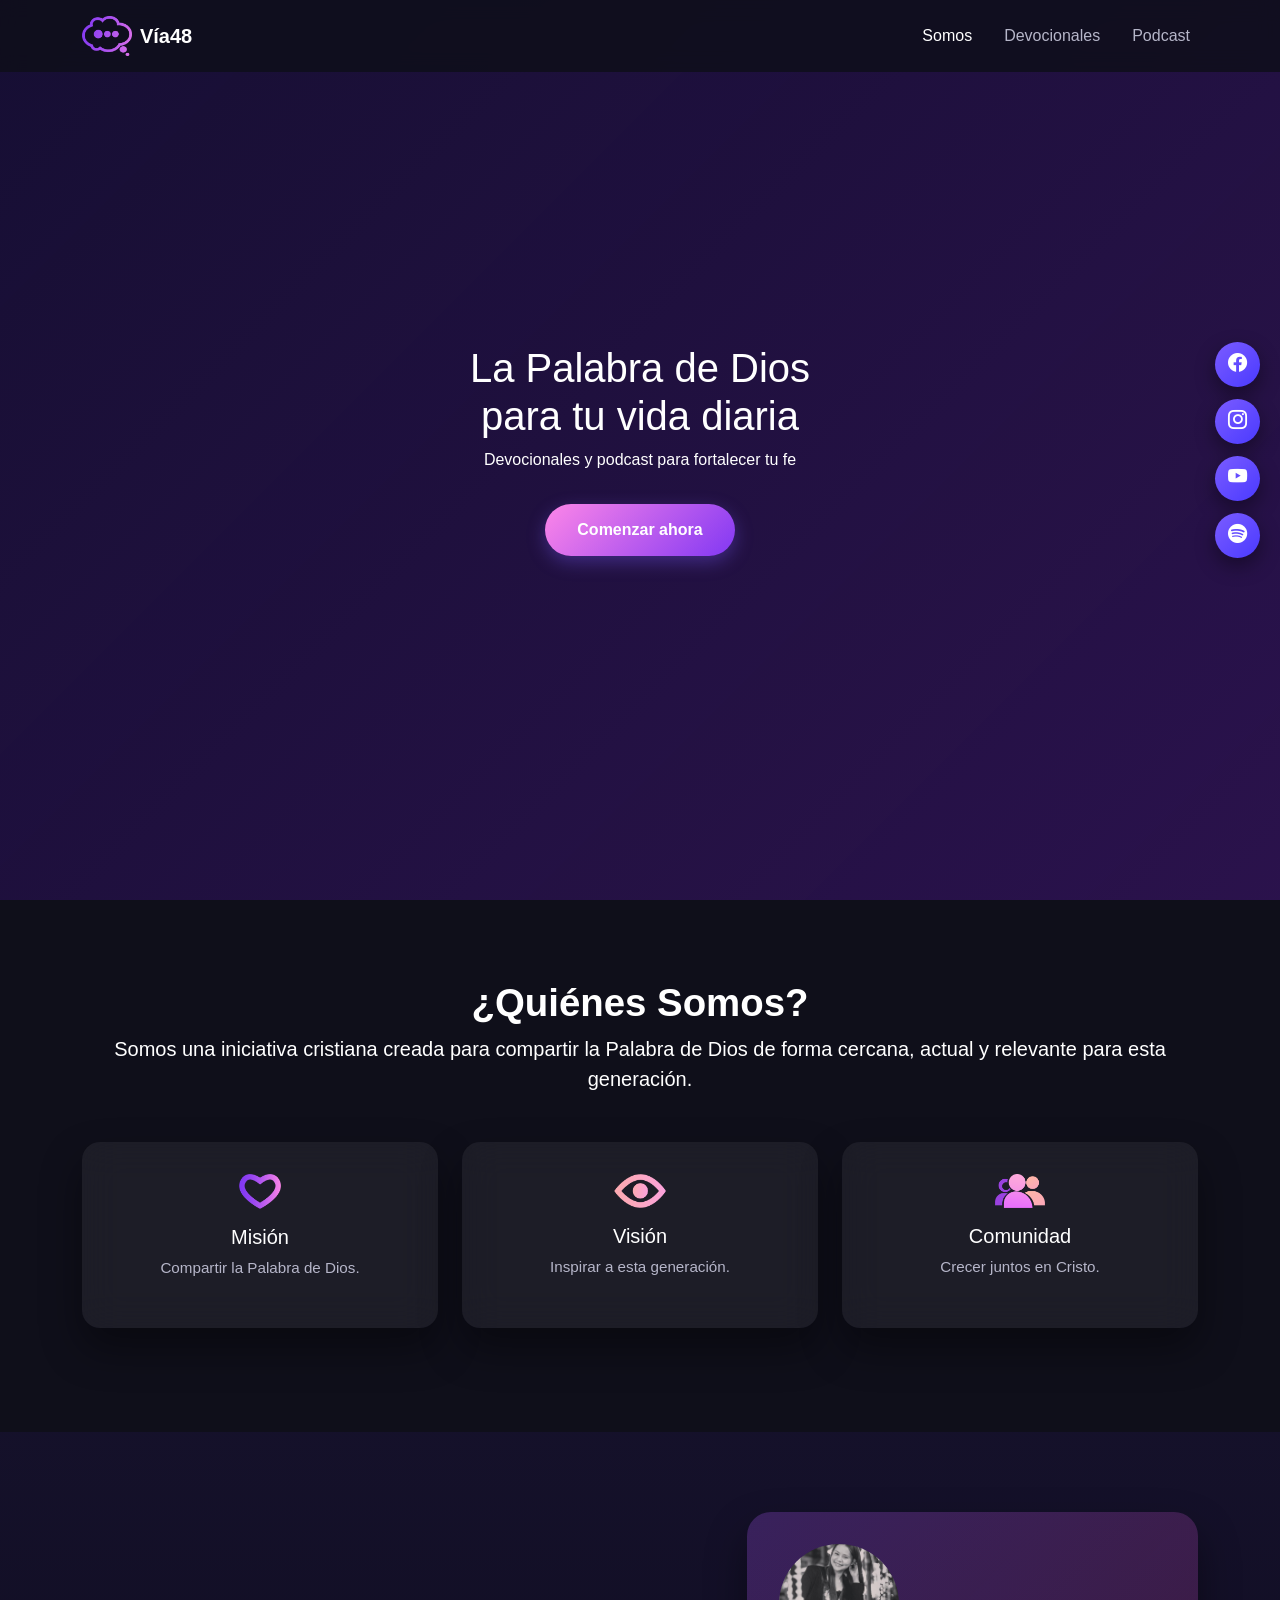
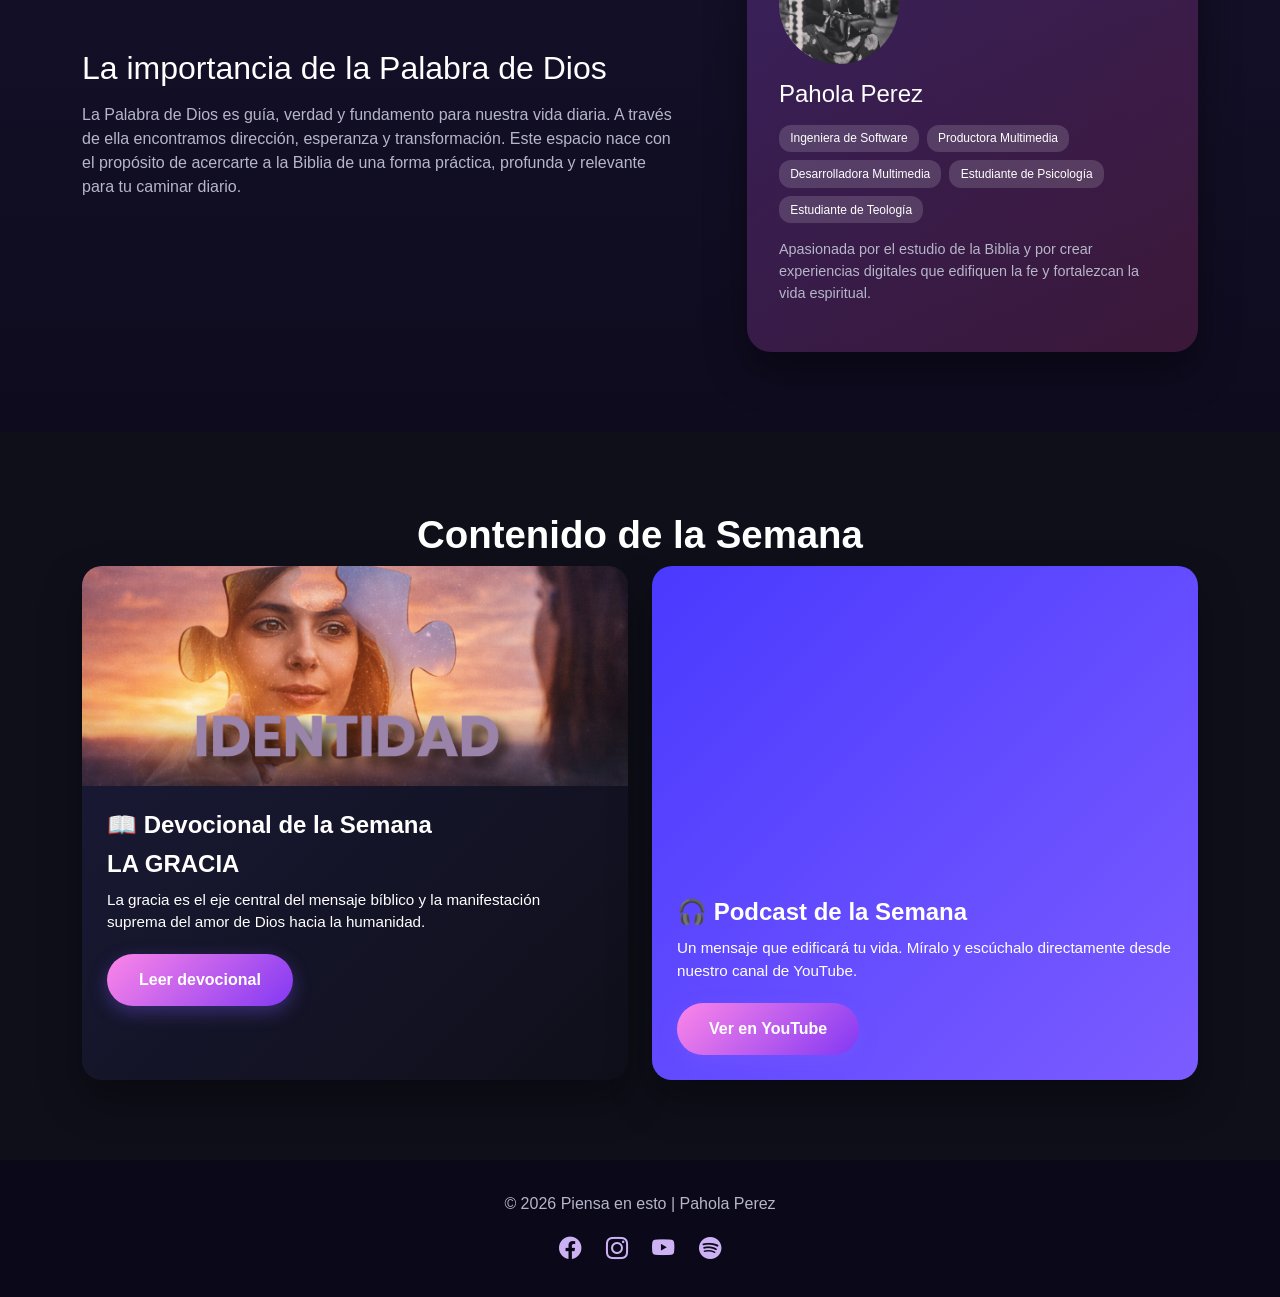
==== index.html @ 6a2295fc "Update social media links in index.html Updated social media links to direct to actual profiles and " ====
<!DOCTYPE html>
<html lang="es">
<head>
  <meta charset="UTF-8">
  <title>Vía48</title>
  <meta name="viewport" content="width=device-width, initial-scale=1">

  <!-- Librerias AOS -->
   <link href="https://unpkg.com/aos@2.3.1/dist/aos.css" rel="stylesheet">
   
  <!-- Bootstrap -->
  <link href="https://cdn.jsdelivr.net/npm/bootstrap@5.3.2/dist/css/bootstrap.min.css" rel="stylesheet">

  <!-- Google Font -->
  <link href="https://fonts.googleapis.com/css2?family=Inter:wght@300;400;600;700;800&display=swap" rel="stylesheet">

  <!-- Icons -->
  <link href="https://cdn.jsdelivr.net/npm/bootstrap-icons/font/bootstrap-icons.css" rel="stylesheet">

  <link rel="stylesheet" href="style.css">
  
</head>

<body>

<!-- REDES SOCIALES FLOTANTES -->
<div class="social-float">
  <a href="https://www.facebook.com/profile.php?id=100063902685089" target="_blank" class="facebook">
    <i class="bi bi-facebook"></i>
  </a>
  <a href="https://www.instagram.com/viaa_48/" target="_blank" class="instagram">
    <i class="bi bi-instagram"></i>
  </a>

  <a href="https://www.youtube.com/channel/UCqcQNloeED-9Z5LDlIiYOlQ" target="_blank" class="youtube">
    <i class="bi bi-youtube"></i>
  </a>

  <a href="https://open.spotify.com/user/31tfxk6ls3qm7tm7y2n66ro7zft4" target="_blank" class="spotify">
    <i class="bi bi-spotify"></i>
  </a>
</div>

<!-- NAVBAR -->
<nav class="navbar navbar-expand-lg navbar-dark fixed-top">
  <div class="container">
    <img src="multimedia/Logos/2x/isolog.png"
           alt="Devocional"
           height="40"
           class="me-2">
    <a class="navbar-brand fw-bold" href="#">Vía48</a>


    <button class="navbar-toggler" data-bs-toggle="collapse" data-bs-target="#menu">
      <span class="navbar-toggler-icon"></span>
    </button>

    <div class="collapse navbar-collapse" id="menu">
      <ul class="navbar-nav ms-auto">
        <li class="nav-item"><a class="nav-link active" href="#">Somos</a></li>
        <li class="nav-item"><a class="nav-link" href="devocionales/devocionales.html">Devocionales</a></li>
        <li class="nav-item"><a class="nav-link" href="podcast.html">Podcast</a></li>
      </ul>
    </div>
  </div>
</nav>

<!-- HERO CON VIDEO -->
<header class="hero-video">
  <video autoplay muted loop playsinline>
    <source src="multimedia/Videos/hero.mp4" type="video/mp4">
  </video>

  <div class="hero-overlay">
    <div class="container text-center"
         data-aos="fade-up"
         data-aos-delay="200">
      <h1 data-aos="zoom-in" data-aos-delay="200">
        La Palabra de Dios<br>para tu vida diaria
      </h1>

      <p data-aos="fade-up" data-aos-delay="500">
        Devocionales y podcast para fortalecer tu fe
      </p>

      <a href="devocionales/devocionales.html"
         class="btn btn-main mt-3"
         data-aos="fade-up"
         data-aos-delay="700">
        Comenzar ahora
      </a>
    </div>
  </div>
</header>

<!-- SOMOS -->
<section class="section">
  <div class="container">

    <h2 class="section-title text-center">¿Quiénes Somos?</h2>

    <p class="text-center lead mb-5">
      Somos una iniciativa cristiana creada para compartir la Palabra de Dios
      de forma cercana, actual y relevante para esta generación.
    </p>

    <!-- FILA -->
    <div class="row text-center">

      <div class="col-md-4 mb-4" data-aos="fade-right">
        <div class="info-card text-center">
          <!-- <i class="bi bi-heart-fill"></i> -->
         <img src="multimedia/Logos/2x/mision.png"
           height="35"
           class="info-icon">
          <h5>Misión</h5>
          <p>Compartir la Palabra de Dios.</p>
        </div>
      </div>

      <div class="col-md-4 mb-4" data-aos="fade-up">
        <div class="info-card">
          <!-- <i class="bi bi-eye-fill"></i> -->
          <img src="multimedia/Logos/2x/vision.png"
            height="34"
            class="info-icon">
          <h5>Visión</h5>
          <p>Inspirar a esta generación.</p>
        </div>
      </div>

      <div class="col-md-4 mb-4" data-aos="fade-left">
        <div class="info-card">
           <!--  <i class="bi bi-people-fill"></i> -->
           <img src="multimedia/Logos/2x/comunidad.png"
             height="34"
             class="info-icon">
          <h5>Comunidad</h5>
          <p>Crecer juntos en Cristo.</p>
        </div>
      </div>

    </div>
  </div>
</section>

<!-- IMPORTANCIA DE LA PALABRA -->
<section id="somos" class="section light">
  <div class="container">
    <div class="row align-items-center">

      <!-- TEXTO PRINCIPAL -->
      <div class="col-md-7 animate">
        <h2>La importancia de la Palabra de Dios</h2>
        <p class="section-text mt-3">
          La Palabra de Dios es guía, verdad y fundamento para nuestra vida diaria.
          A través de ella encontramos dirección, esperanza y transformación.
          Este espacio nace con el propósito de acercarte a la Biblia de una forma
          práctica, profunda y relevante para tu caminar diario.
        </p>
      </div>

      <!-- CARD CREADORA -->
      <div class="col-md-5 animate">
        <div class="creator-card">
          <img src="multimedia/Fotos/Pahola.jpg" alt="Pahola Perez" class="creator-photo">

          <h4 class="mt-3">Pahola Perez</h4>

          <div class="tags">
            <span>Ingeniera de Software</span>
            <span>Productora Multimedia</span>
            <span>Desarrolladora Multimedia</span>
            <span>Estudiante de Psicología</span>
            <span>Estudiante de Teología</span>
          </div>

          <p class="creator-description">
            Apasionada por el estudio de la Biblia y por crear experiencias digitales
            que edifiquen la fe y fortalezcan la vida espiritual.
          </p>
        </div>
      </div>

    </div>
  </div>
</section>


<!-- ACCESOS DIRECTOS -->
<section class="section">
  <div class="container">
    <h2 class="section-title text-center">Contenido de la Semana</h2>

    <div class="row g-4">

      <!-- DEVOCIONAL -->
      <div class="col-md-6" data-aos="flip-left">
        <div class="highlight-card">
          <img src="multimedia/Fotos/devocional-semana1.png"
               alt="Devocional de la Semana"
               class="highlight-img">

          <div class="highlight-content">
            <h4>📖 Devocional de la Semana</h4>
            <h4>LA GRACIA</h4>
            <p>La gracia es el eje central del mensaje bíblico y la manifestación suprema del amor de Dios hacia la humanidad.</p>

            <a href="devocionales.html" class="btn btn-main">
              Leer devocional
            </a>
          </div>
        </div>
      </div>

      <!-- PODCAST -->
<!-- PODCAST -->
<div class="col-md-6" data-aos="flip-right">
  <div class="highlight-card alt">

    <!-- VIDEO YOUTUBE -->
    <div class="video-wrapper">
      <iframe
        a
        title="Podcast de la Semana"
        frameborder="0"
        allow="accelerometer; autoplay; clipboard-write; encrypted-media; gyroscope; picture-in-picture"
        allowfullscreen>
      </iframe>
    </div>

    <div class="highlight-content">
      <h4>🎧 Podcast de la Semana</h4>
      <p>
        Un mensaje que edificará tu vida.  
        Míralo y escúchalo directamente desde nuestro canal de YouTube.
      </p>

      <a href="https://www.youtube.com/watch?v=TU_ID_DE_VIDEO"
         target="_blank"
         class="btn btn-main">
        Ver en YouTube
      </a>
    </div>

  </div>
</div>
</section>

<!-- FOOTER -->
<footer class="footer">
  <div class="container text-center">
    <p>© 2026 Piensa en esto | Pahola Perez</p>
    <div class="footer-social">
        <a href="https://www.facebook.com/profile.php?id=100063902685089" target="_blank" class="facebook">
          <i class="bi bi-facebook"></i>
        </a>
        <a href="https://www.instagram.com/viaa_48/" target="_blank" class="instagram">
          <i class="bi bi-instagram"></i>
        </a>

        <a href="https://www.youtube.com/channel/UCqcQNloeED-9Z5LDlIiYOlQ" target="_blank" class="youtube">
          <i class="bi bi-youtube"></i>
        </a>

        <a href="https://open.spotify.com/user/31tfxk6ls3qm7tm7y2n66ro7zft4" target="_blank" class="spotify">
          <i class="bi bi-spotify"></i>
        </a>

    </div>
  </div>
</footer>

<script src="https://cdn.jsdelivr.net/npm/bootstrap@5.3.2/dist/js/bootstrap.bundle.min.js"></script>
<script src="main.js"></script>

<script src="https://unpkg.com/aos@2.3.1/dist/aos.js"></script>
<script>
  AOS.init({
    duration: 1000,
    once: true,
    easing: 'ease-out-cubic'
  });
</script>

</body>
</html>
---- style.css ----
/* ===============================
   VARIABLES GLOBALES
================================ */
:root {
  --bg-dark: #0e0b1f;
  --bg-section: #15112b;
  --purple: #fd86e8;
  --purple-soft: #8238f3;
  --purple: #8238f3
  --orange: #f97316;
  --text-light: #e5e7eb;
  --text-muted: #b6b6c9;
  --card-bg: rgba(255, 255, 255, 0.06);
  --glass: rgba(255, 255, 255, 0.08);
  --blur: blur(18px);
  --radius: 18px;
  --shadow: 0 20px 40px rgba(0, 0, 0, 0.4);
}

/* ===============================
   RESET + BASE
================================ */
* {
  margin: 0;
  padding: 0;
  box-sizing: border-box;
}

html, body {
  background: radial-gradient(circle at top, #2a1458, var(--bg-dark));
  color: var(--text-light);
  font-family: 'Poppins', sans-serif;
  overflow-x: hidden;
}

img {
  max-width: 100%;
  display: block;
}

a {
  text-decoration: none;
}

/* ===============================
   NAVBAR
================================ */

/* Navbar transparente */
.navbar {
  transition: background .4s ease, box-shadow .4s ease;
}

/* Navbar al hacer scroll */
.navbar-scrolled {
  background: rgba(10,10,25,.95);
  box-shadow: 0 10px 30px rgba(0,0,0,.4);
}


.navbar {
  background: rgba(10, 8, 25, 0.85);
  backdrop-filter: blur(10px);
  padding: 1rem 0;
}

.navbar-brand {
  font-weight: 700;
  color: #fff;
}

.nav-link {
  color: var(--text-muted);
  margin-left: 1rem;
}

.nav-link:hover {
  color: #fff;
}

/* ===============================
   HERO
================================ */
/* ================= RESET ================= */
* {
  margin: 0;
  padding: 0;
  box-sizing: border-box;
}

body {
  font-family: 'Poppins', sans-serif;
  background: #0f0f1a;
  color: #fff;
}

/* ================= NAVBAR ================= */
.navbar {
  background: rgba(15,15,26,0.85);
  backdrop-filter: blur(10px);
}

.navbar-brand {
  font-weight: 700;
}

/* ================= HERO ================= */
.hero-video {
  position: relative;
  width: 100%;
  height: 100vh;
  overflow: hidden;
}

/* Video */
.hero-video video {
  position: absolute;
  top: 50%;
  left: 50%;
  min-width: 100%;
  min-height: 100%;
  transform: translate(-50%, -50%);
  object-fit: cover;
  z-index: 1;
}

/* Overlay oscuro */
.hero-overlay {
  position: absolute;
  inset: 0;
  z-index: 2;
  background: linear-gradient(
    135deg,
    rgba(25, 15, 60, 0.75),
    rgba(46, 19, 82, 0.9)
  );
  display: flex;
  align-items: center;
  
}

/* Contenido */
.hero-content {
  max-width: 700px;
}

.hero-content h1 {
  font-size: 3.2rem;
  font-weight: 700;
  margin-bottom: 20px;
}

.hero-content p {
  font-size: 1.2rem;
  opacity: 0.9;
  margin-bottom: 30px;
}

/* Botón */
.btn-main {
  background: linear-gradient(135deg, #fd86e8, #8238f3);
  color: #fff;
  padding: 14px 32px;
  border-radius: 30px;
  font-weight: 600;
  text-decoration: none;

  display: inline-flex;
  align-items: center;
  justify-content: center;

  border: none;
  cursor: pointer;

  box-shadow: 0 6px 18px rgba(123,92,255,.35);
  transition: all 0.3s ease;
}

.btn-main:hover {
  transform: translateY(-4px);
  box-shadow: 0 14px 32px rgba(123,92,255,.6);
  color: #fff;
}

/* Accesibilidad */
.btn-main:focus {
  outline: none;
  box-shadow: 0 0 0 4px rgba(123,92,255,.35);
}
/* ================= REDES SOCIALES ================= */
.social-float {
  position: fixed;
  top: 50%;
  right: 20px;
  transform: translateY(-50%);
  z-index: 999;
  display: flex;
  flex-direction: column;
  gap: 12px;
}

.social-float a {
  width: 45px;
  height: 45px;
  background: linear-gradient(135deg, #7b5cff, #4a3aff);
  border-radius: 50%;
  display: flex;
  align-items: center;
  justify-content: center;
  color: #fff;
  font-size: 1.2rem;
  box-shadow: 0 8px 20px rgba(0,0,0,.4);
  transition: transform .3s;
}

.social-float a:hover {
  transform: scale(1.15);
}

/* ================= RESPONSIVE ================= */
@media (max-width: 768px) {
  .hero-content h1 {
    font-size: 2.3rem;
  }

  .hero-content p {
    font-size: 1rem;
  }

  .social-float {
    right: 10px;
  }
}

/* ===============================
   SECCIONES
================================ */
.section {
  padding: 5rem 0;
  background: transparent;
}

.section.light {
  background: linear-gradient(
    180deg,
    rgba(21, 17, 43, 0.95),
    rgba(14, 11, 31, 0.95)
  );
}

.section-title {
  font-size: 2.4rem;
  font-weight: 700;
}

.section-text {
  color: var(--text-muted);
  max-width: 600px;
}

/* ===============================
   SOMOS - CARDS
================================ */
.info-card {
  background: var(--card-bg);
  backdrop-filter: var(--blur);
  border-radius: var(--radius);
  padding: 2rem;
  text-align: center;
  box-shadow: var(--shadow);
  transition: all 0.3s ease;
  height: 100%;
}

.info-icon {
  display: block;
  margin: 0 auto 15px auto; /* centra horizontal y separa */
}

.info-card:hover {
  transform: translateY(-8px);
  background: rgba(255, 255, 255, 0.1);
}

.info-card img {
  font-size: 2rem;
  margin-bottom: 1rem;

}

.info-card i {
  font-size: 2rem;
  color: var(--purple);
  margin-bottom: 1rem;
}

.info-card h5 {
  margin-bottom: 0.5rem;
}

.info-card p {
  color: var(--text-muted);
  font-size: 0.95rem;
}

/* ===============================
   IMPORTANCIA - CREADORA
================================ */
.creator-card {
  background: linear-gradient(
    135deg,
    rgba(168, 85, 247, 0.25),
    rgba(236, 72, 153, 0.2)
  );
  backdrop-filter: var(--blur);
  border-radius: 24px;
  padding: 2rem;
  box-shadow: var(--shadow);
}

.creator-photo {
  width: 120px;
  height: 120px;
  border-radius: 50%;
  object-fit: cover;
  border: 3px solid var(--purple);
}

.creator-card h4 {
  margin-top: 1rem;
}

.tags {
  display: flex;
  flex-wrap: wrap;
  gap: 0.5rem;
  margin: 1rem 0;
}

.tags span {
  background: rgba(255, 255, 255, 0.15);
  padding: 0.3rem 0.7rem;
  border-radius: 12px;
  font-size: 0.75rem;
}

.creator-description {
  color: var(--text-muted);
  font-size: 0.9rem;
}

/* ===============================
   CONTENIDO DE LA SEMANA
================================ */

/*
.content-card {
  background: linear-gradient(
    135deg,
    rgba(168, 85, 247, 0.3),
    rgba(124, 58, 237, 0.15)
  );
  backdrop-filter: var(--blur);
  border-radius: var(--radius);
  padding: 2.5rem;
  box-shadow: var(--shadow);
}

.content-card.orange {
  background: linear-gradient(
    135deg,
    rgba(249, 115, 22, 0.4),
    rgba(249, 115, 22, 0.15)
  );
}

.content-card h4 {
  margin-bottom: 1rem;
}

.content-card p {
  color: var(--text-muted);
  font-size: 0.95rem;
} */

/* ================= CONTENIDO DE LA SEMANA ================= */

.highlight-card {
  background: linear-gradient(135deg, #1b1b3a, #0f0f1a);
  border-radius: 20px;
  overflow: hidden;
  height: 100%;
  box-shadow: 0 20px 40px rgba(0,0,0,.35);
  transition: transform .4s ease, box-shadow .4s ease;
}

.highlight-card:hover {
  transform: translateY(-10px);
  box-shadow: 0 30px 60px rgba(123,92,255,.35);
}

.highlight-card.alt {
  background: linear-gradient(135deg, #4a3aff, #7b5cff);
}

.highlight-img {
  width: 100%;
  height: 220px;
  object-fit: cover;
}

.highlight-content {
  padding: 25px;
  color: #fff;
}

.highlight-content h4 {
  font-weight: 700;
  margin-bottom: 10px;
}

.highlight-content p {
  font-size: .95rem;
  margin-bottom: 20px;
}

/* ================= VIDEO YOUTUBE PODCAST ================= */

.video-wrapper {
  position: relative;
  width: 100%;
  padding-top: 56.25%; /* 16:9 */
  overflow: hidden;
}

.video-wrapper iframe {
  position: absolute;
  top: 0;
  left: 0;
  width: 100%;
  height: 100%;
  border: 0;
}


/* ===============================
   FOOTER
================================ */
footer {
  background: #0a0819;
  padding: 2rem 0;
  color: var(--text-muted);
  text-align: center;
}

.footer-social {
  margin-top: 10px;
}

.footer-social a {
  font-size: 1.4rem;
  margin: 0 10px;
  transition: transform .3s ease, color .3s ease;
  display: inline-block;
}

/* Colores por red */
.footer-social a .bi-facebook {
  color: #ccb2f3;
}

.footer-social a .bi-instagram {
  color: #ccb2f3;
}

.footer-social a .bi-youtube {
  color: #ccb2f3;
}

.footer-social a .bi-spotify {
  color: #ccb2f3;
}

/* Hover */
.footer-social a:hover {
  transform: translateY(-4px);
}

/* ===============================
   ANIMACIONES
================================ */
.animate {
  animation: fadeUp 1s ease forwards;
}

@keyframes fadeUp {
  from {
    opacity: 0;
    transform: translateY(30px);
  }
  to {
    opacity: 1;
    transform: translateY(0);
  }
}

/* ===============================
   RESPONSIVE
================================ */
@media (max-width: 768px) {
  .hero h1 {
    font-size: 2.2rem;
  }

  .section-title {
    font-size: 2rem;
  }
}
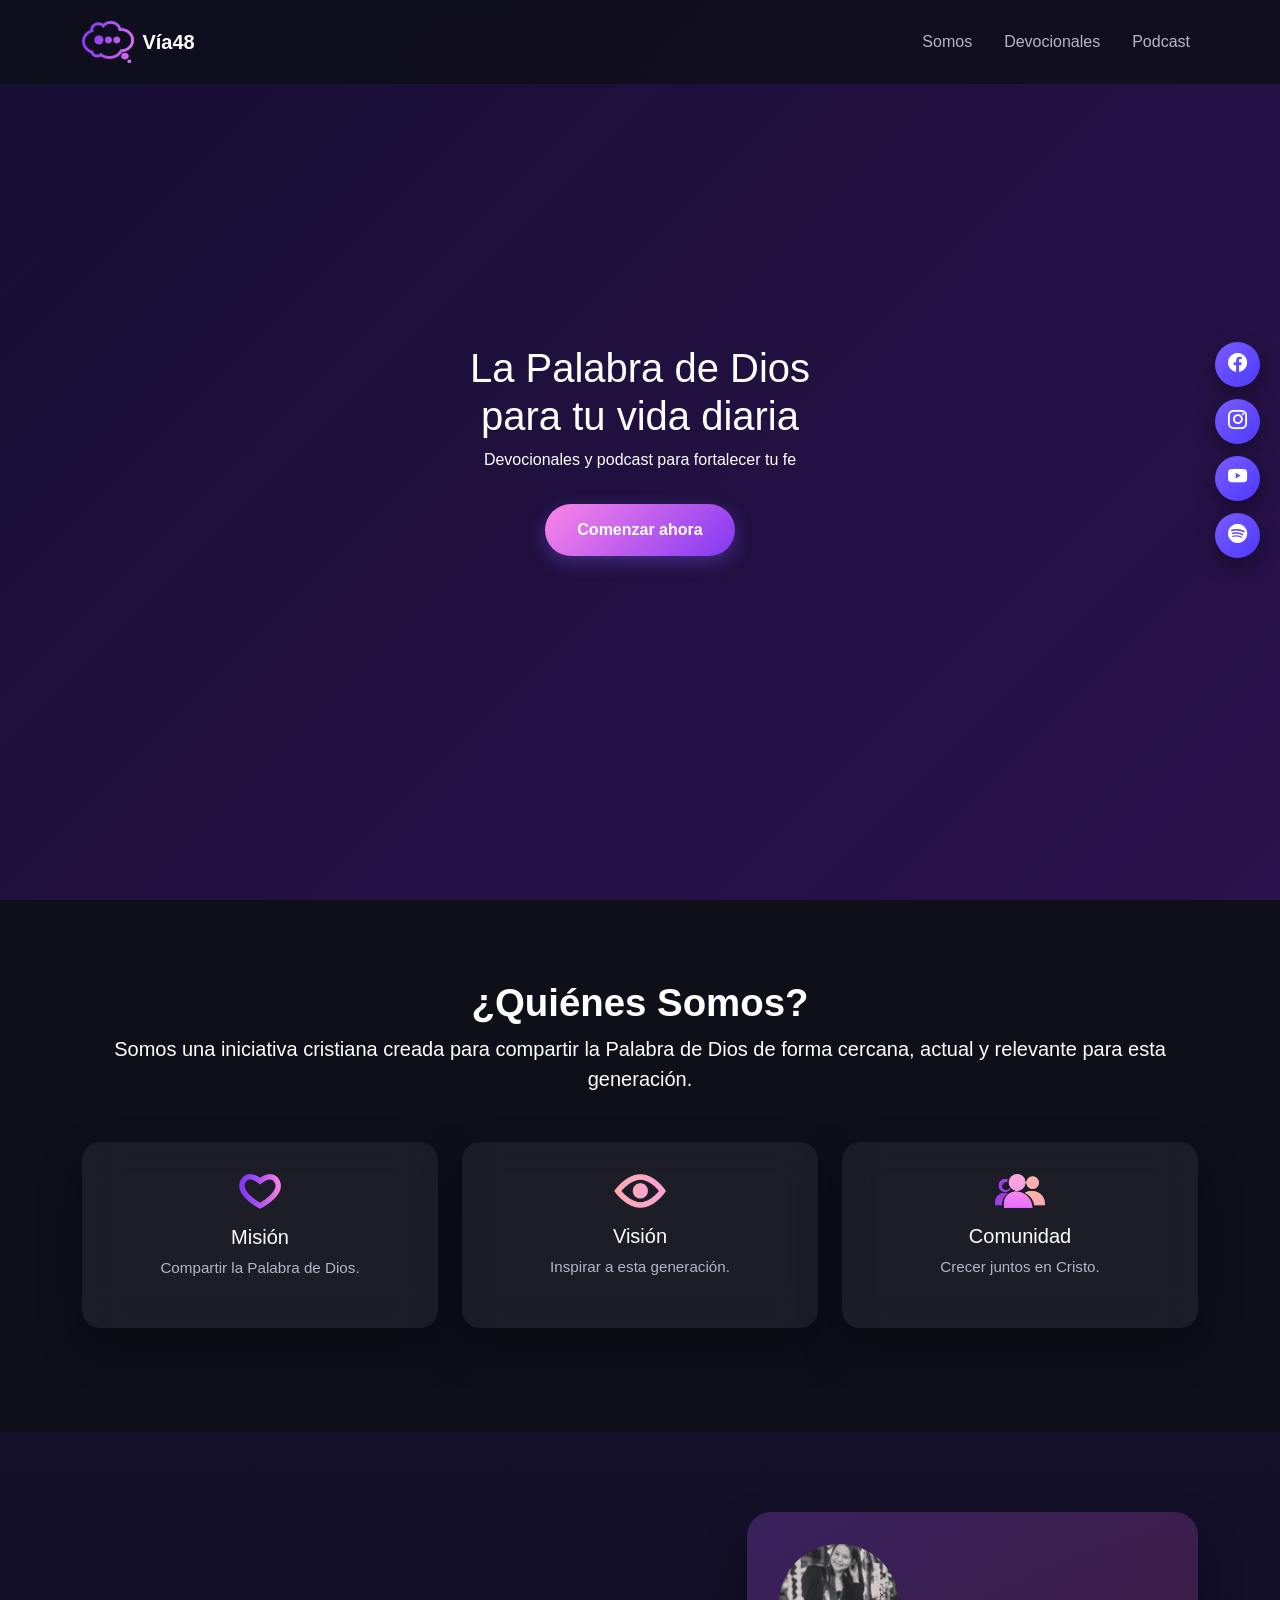
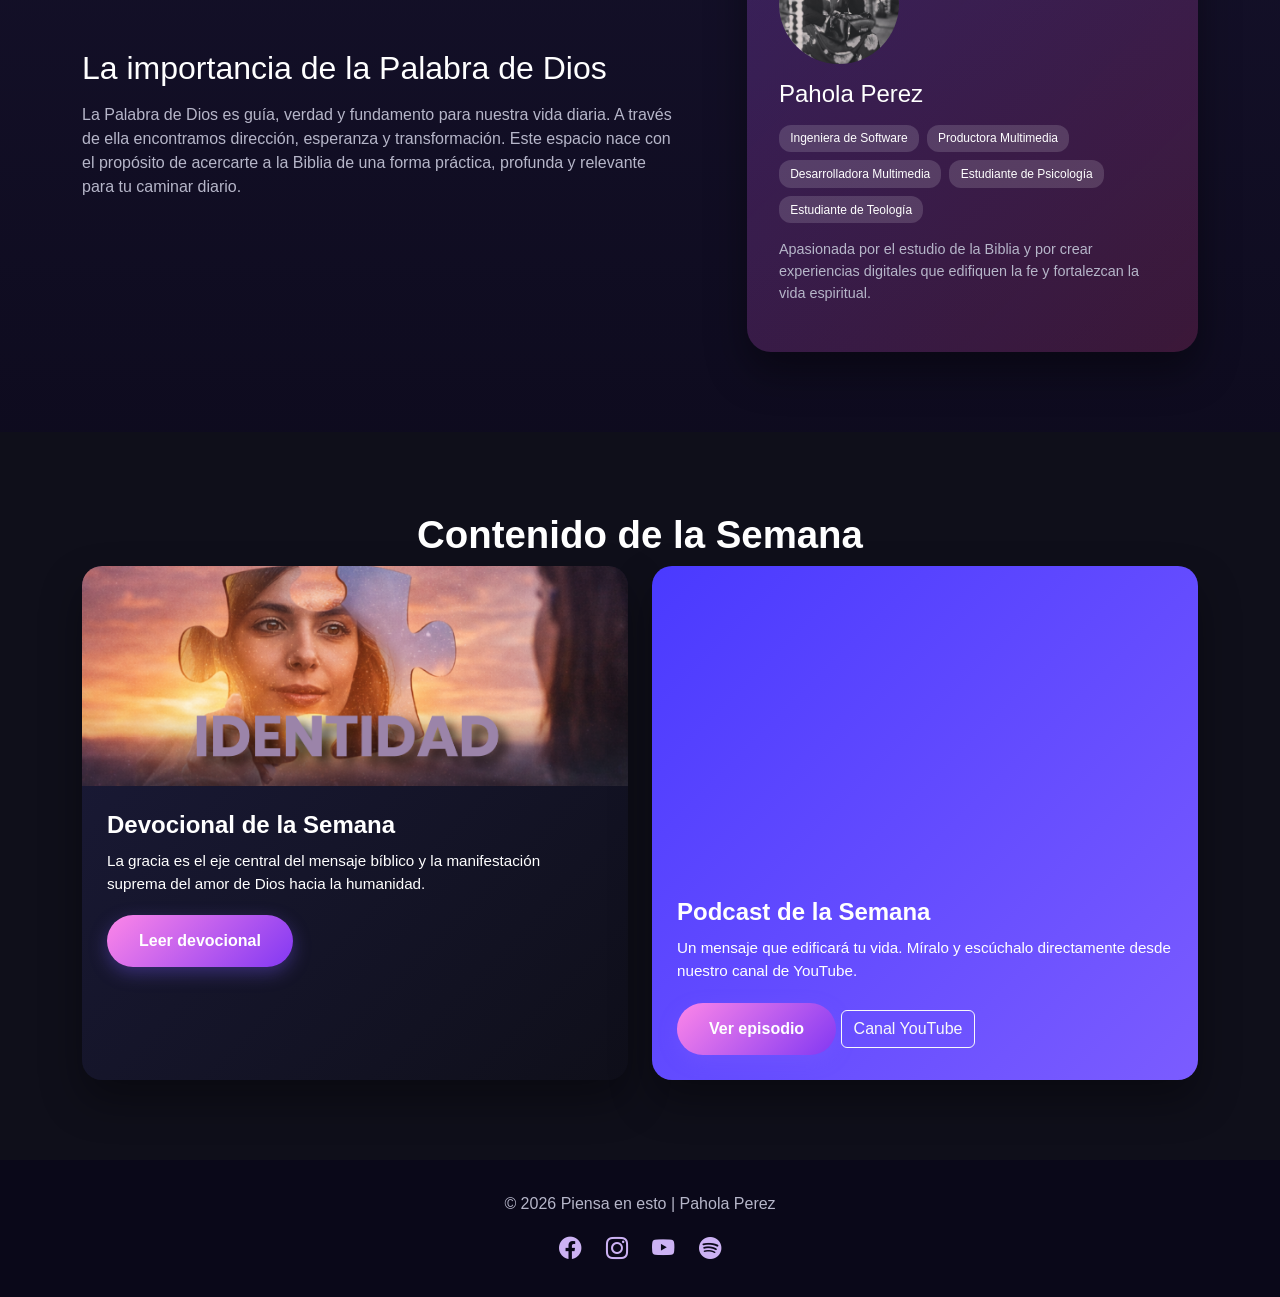
==== commit 18828f89: "Refactor navbar and update podcast section" ====
--- a/index.html
+++ b/index.html
@@ -42,28 +42,51 @@
 </div>
 
 <!-- NAVBAR -->
-<nav class="navbar navbar-expand-lg navbar-dark fixed-top">
+<nav class="navbar navbar-expand-lg navbar-dark fixed-top custom-navbar">
   <div class="container">
-    <img src="multimedia/Logos/2x/isolog.png"
-           alt="Devocional"
-           height="40"
-           class="me-2">
-    <a class="navbar-brand fw-bold" href="#">Vía48</a>
-
-
-    <button class="navbar-toggler" data-bs-toggle="collapse" data-bs-target="#menu">
+
+    <a class="navbar-brand d-flex align-items-center fw-bold" href="../index.html">
+      <img src="../multimedia/Logos/2x/isolog.png"
+           alt="Vía48"
+           height="42"
+           class="me-2 logo-nav">
+
+      <span class="brand-text">Vía48</span>
+    </a>
+
+    <button class="navbar-toggler"
+            type="button"
+            data-bs-toggle="collapse"
+            data-bs-target="#menu">
       <span class="navbar-toggler-icon"></span>
     </button>
 
     <div class="collapse navbar-collapse" id="menu">
-      <ul class="navbar-nav ms-auto">
-        <li class="nav-item"><a class="nav-link active" href="#">Somos</a></li>
-        <li class="nav-item"><a class="nav-link" href="devocionales/devocionales.html">Devocionales</a></li>
-        <li class="nav-item"><a class="nav-link" href="podcast.html">Podcast</a></li>
+
+      <ul class="navbar-nav ms-auto align-items-lg-center">
+
+        <li class="nav-item">
+          <a class="nav-link active-link" href="#">Somos</a>
+        </li>
+
+        <li class="nav-item">
+          <a class="nav-link" href="../Devocionales/devocionales.html">
+            Devocionales
+          </a>
+        </li>
+
+        <li class="nav-item">
+          <a class="nav-link" href="devocionales/devocionales.html">
+            Podcast
+          </a>
+        </li>
+
       </ul>
+
     </div>
   </div>
 </nav>
+
 
 <!-- HERO CON VIDEO -->
 <header class="hero-video">
@@ -202,11 +225,10 @@
                class="highlight-img">
 
           <div class="highlight-content">
-            <h4>📖 Devocional de la Semana</h4>
-            <h4>LA GRACIA</h4>
+            <h4>Devocional de la Semana</h4>
             <p>La gracia es el eje central del mensaje bíblico y la manifestación suprema del amor de Dios hacia la humanidad.</p>
 
-            <a href="devocionales.html" class="btn btn-main">
+            <a href="devocionales/la-gracia.html" class="btn btn-main">
               Leer devocional
             </a>
           </div>
@@ -214,37 +236,62 @@
       </div>
 
       <!-- PODCAST -->
-<!-- PODCAST -->
+  <!-- PODCAST -->
 <div class="col-md-6" data-aos="flip-right">
+
   <div class="highlight-card alt">
 
     <!-- VIDEO YOUTUBE -->
     <div class="video-wrapper">
+
       <iframe
-        a
+        src="https://www.youtube.com/embed/YCmuZeAG0Wo"
         title="Podcast de la Semana"
         frameborder="0"
-        allow="accelerometer; autoplay; clipboard-write; encrypted-media; gyroscope; picture-in-picture"
+        allow="accelerometer; autoplay; clipboard-write; encrypted-media; gyroscope; picture-in-picture; web-share"
         allowfullscreen>
       </iframe>
-    </div>
-
+
+    </div>
+
+    <!-- CONTENIDO -->
     <div class="highlight-content">
-      <h4>🎧 Podcast de la Semana</h4>
+
+      <h4>Podcast de la Semana</h4>
+
       <p>
-        Un mensaje que edificará tu vida.  
+        Un mensaje que edificará tu vida.
         Míralo y escúchalo directamente desde nuestro canal de YouTube.
       </p>
 
-      <a href="https://www.youtube.com/watch?v=TU_ID_DE_VIDEO"
-         target="_blank"
-         class="btn btn-main">
-        Ver en YouTube
-      </a>
-    </div>
-
-  </div>
+      <div class="podcast-buttons">
+
+        <a href="https://youtu.be/YCmuZeAG0Wo?si=dfrvTDsnvAKAEjXD"
+           target="_blank"
+           class="btn btn-main">
+
+          Ver episodio
+
+        </a>
+
+        <a href="https://youtube.com/@via_480?si=OAqk-MaweyijHYib"
+           target="_blank"
+           class="btn btn-outline-light">
+
+          Canal YouTube
+
+        </a>
+
+      </div>
+
+    </div>
+
+  </div>
+
 </div>
+
+
+  </div>
 </section>
 
 <!-- FOOTER -->
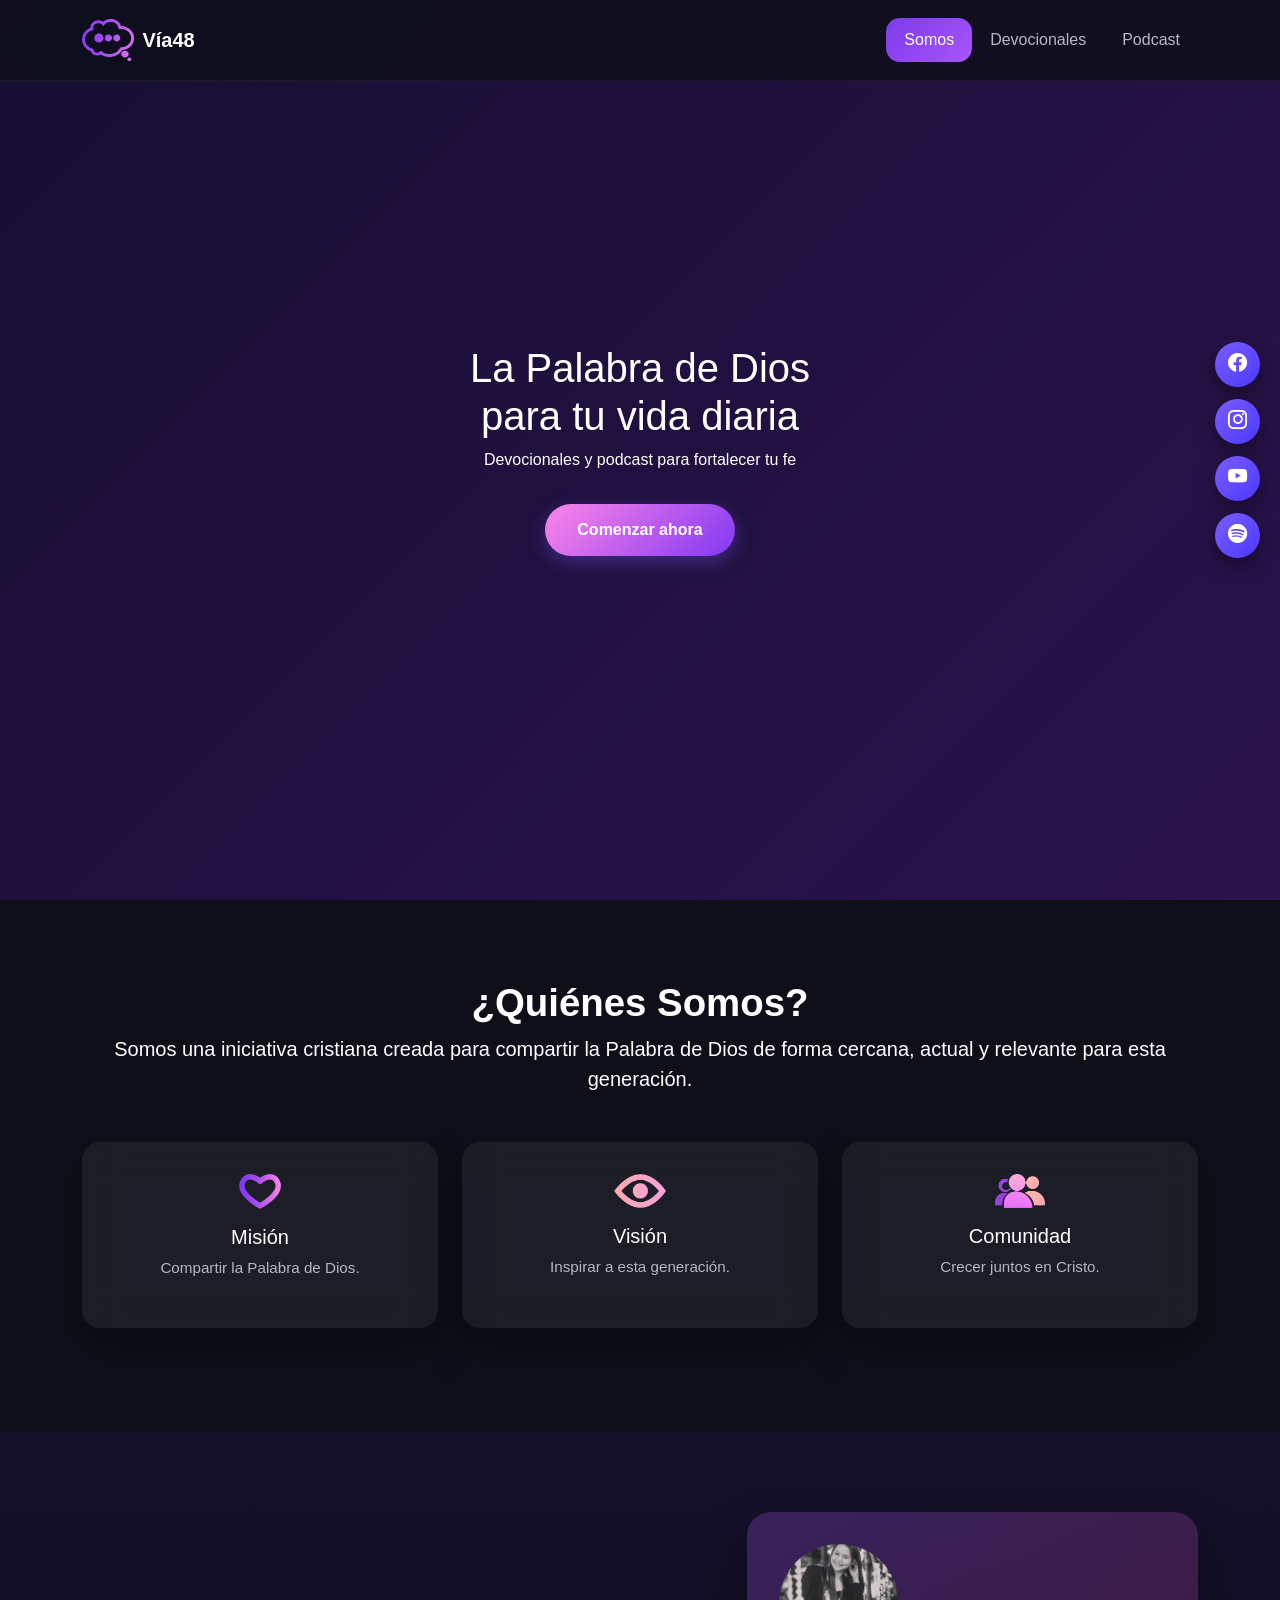
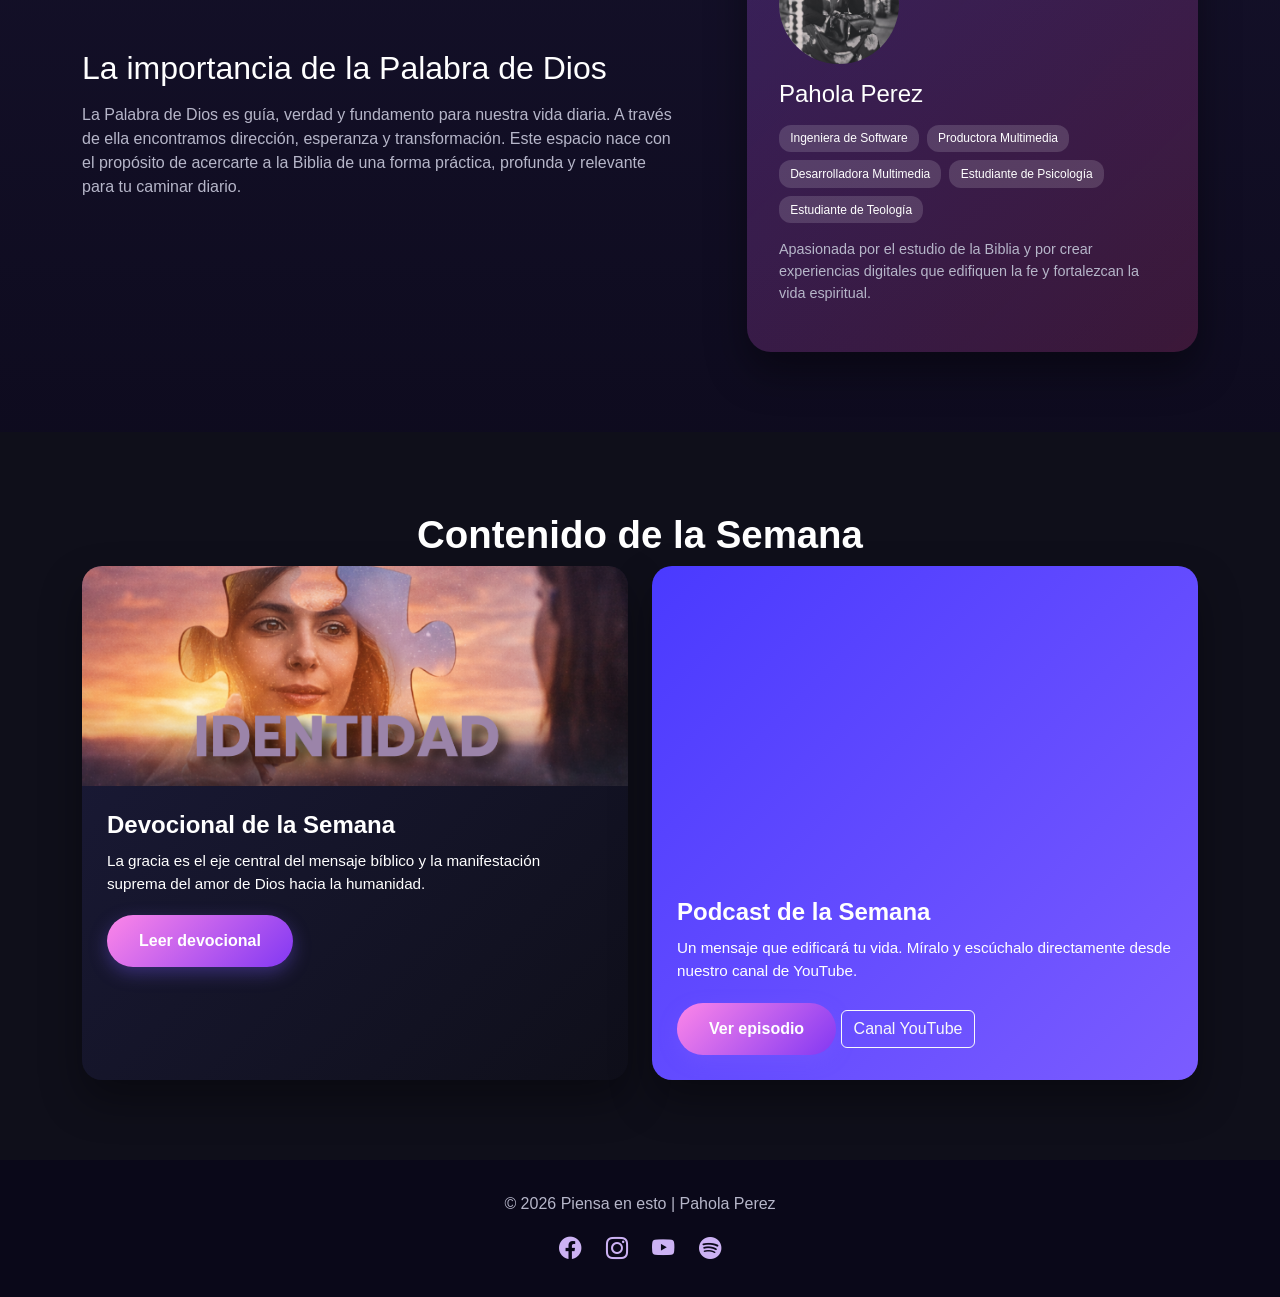
==== commit 228ba40d: "Update index.html" ====
--- a/index.html
+++ b/index.html
@@ -76,7 +76,7 @@
         </li>
 
         <li class="nav-item">
-          <a class="nav-link" href="devocionales/devocionales.html">
+          <a class="nav-link" href="../podcast/podcast.html">
             Podcast
           </a>
         </li>
--- a/style.css
+++ b/style.css
@@ -46,36 +46,36 @@
    NAVBAR
 ================================ */
 
-/* Navbar transparente */
-.navbar {
-  transition: background .4s ease, box-shadow .4s ease;
-}
-
-/* Navbar al hacer scroll */
-.navbar-scrolled {
-  background: rgba(10,10,25,.95);
-  box-shadow: 0 10px 30px rgba(0,0,0,.4);
-}
-
-
-.navbar {
-  background: rgba(10, 8, 25, 0.85);
-  backdrop-filter: blur(10px);
-  padding: 1rem 0;
-}
-
-.navbar-brand {
-  font-weight: 700;
-  color: #fff;
-}
-
-.nav-link {
-  color: var(--text-muted);
-  margin-left: 1rem;
-}
-
-.nav-link:hover {
-  color: #fff;
+.custom-navbar{
+  background:rgba(5,5,15,.8);
+  backdrop-filter:blur(14px);
+  border-bottom:1px solid rgba(255,255,255,.05);
+  padding:14px 0;
+}
+
+.brand-text{
+  color:#fff;
+}
+
+.nav-link{
+  color:#b8b8c7 !important;
+  padding:10px 18px !important;
+  border-radius:14px;
+  transition:.3s;
+}
+
+.nav-link:hover{
+  color:#fff !important;
+  background:rgba(139,92,246,.1);
+}
+
+.active-link{
+  background:linear-gradient(
+    135deg,
+    #7c3aed,
+    #a855f7
+  );
+  color:#fff !important;
 }
 
 /* ===============================
@@ -515,4 +515,4 @@
   .section-title {
     font-size: 2rem;
   }
-}+}
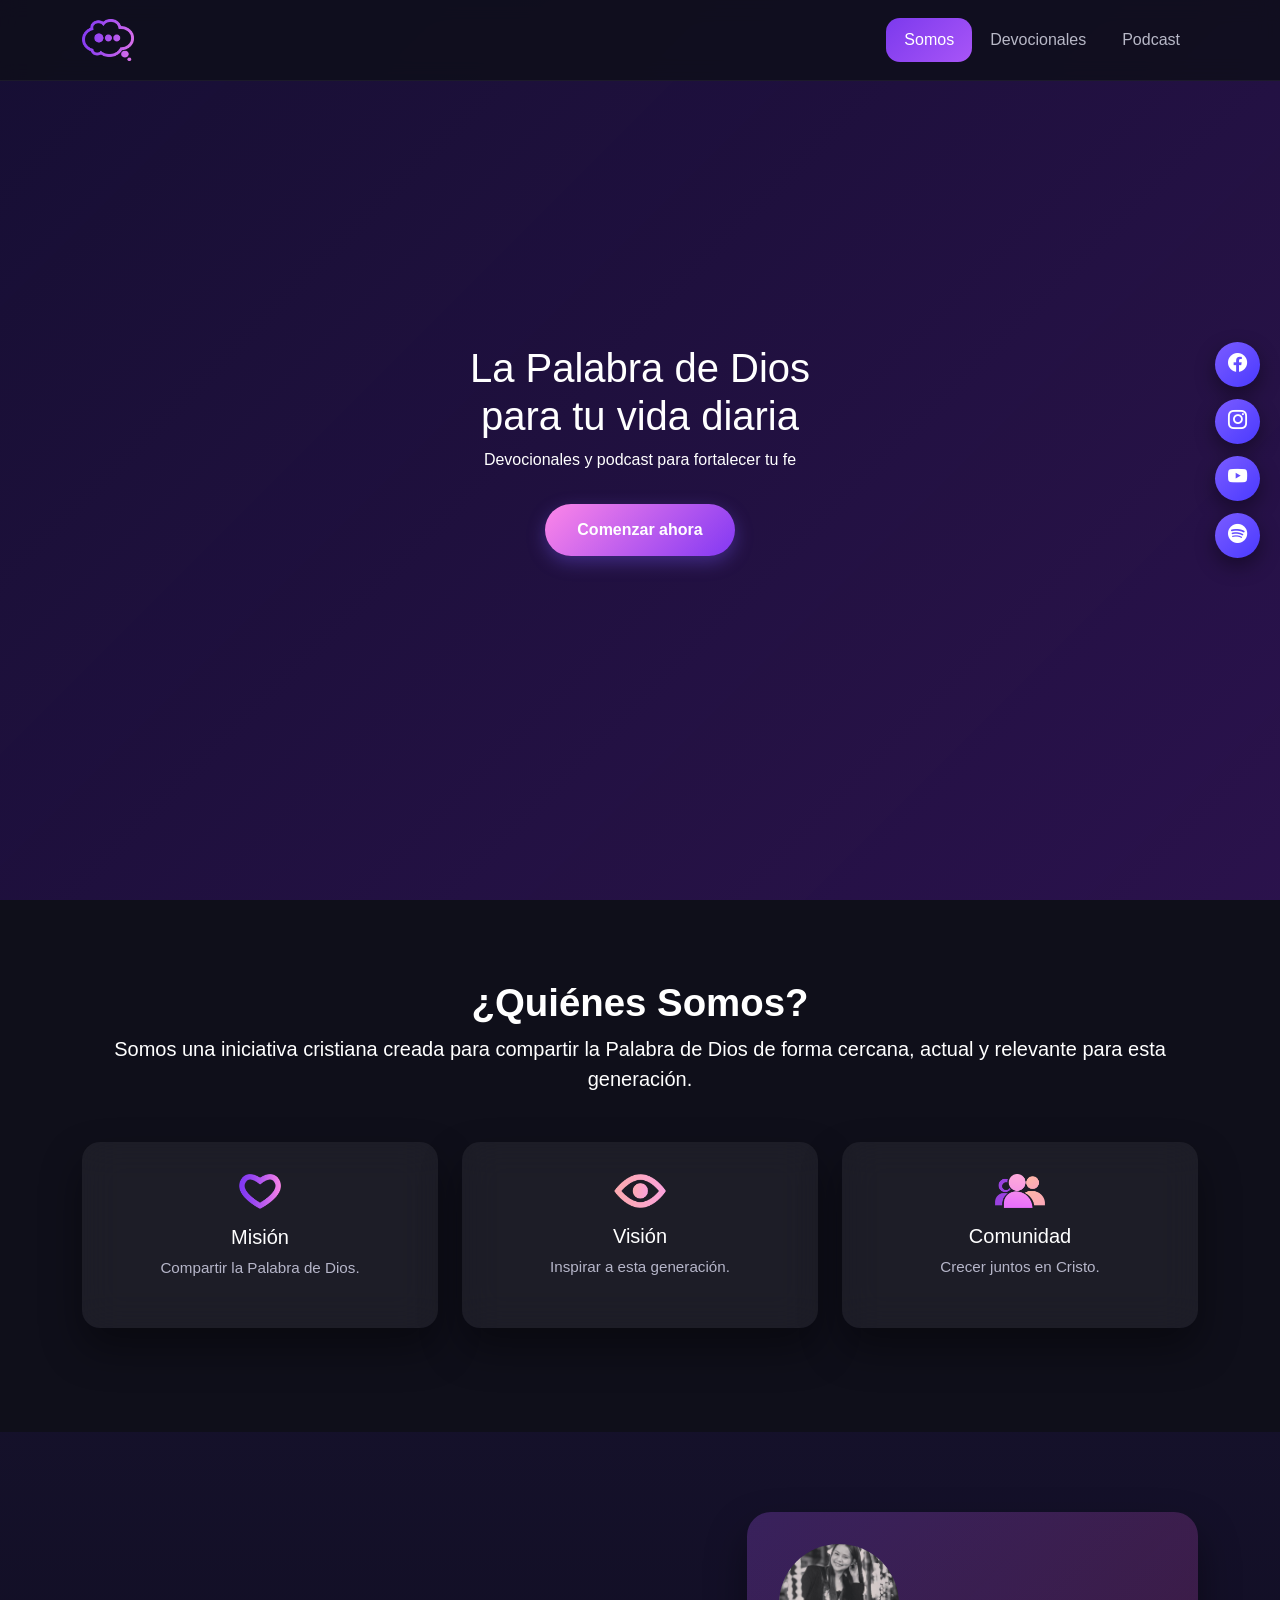
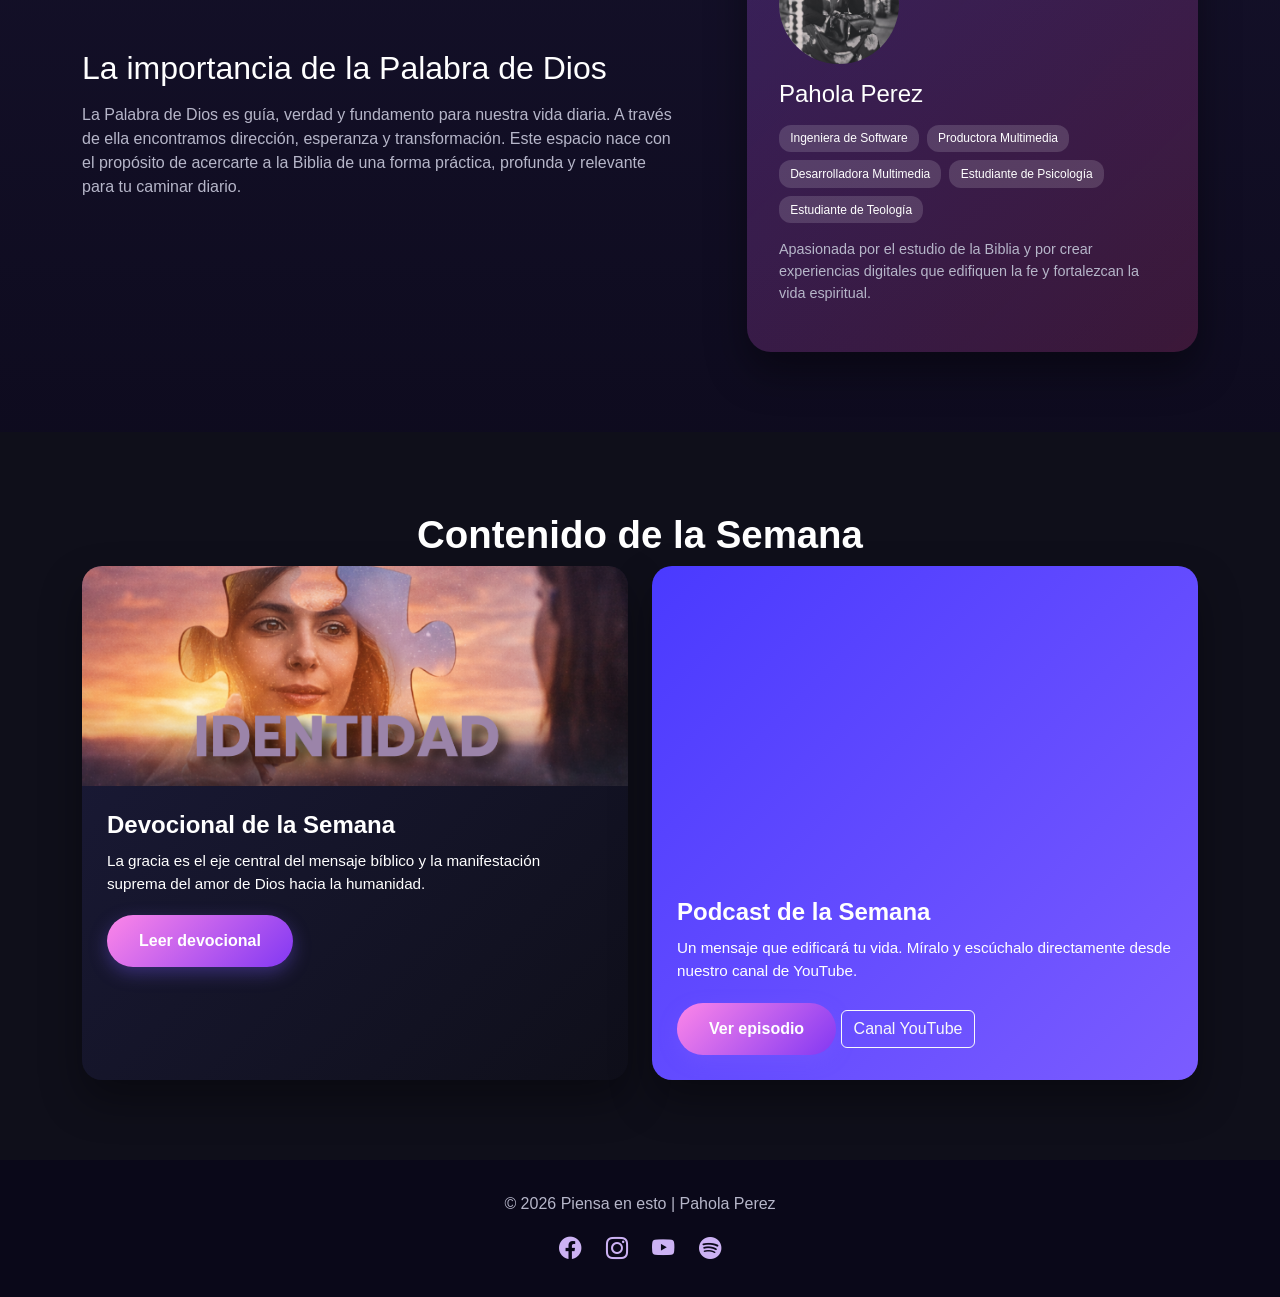
==== commit 5f3eae6c: "Remove brand text from navbar Remove brand text from the navigation bar." ====
--- a/index.html
+++ b/index.html
@@ -51,7 +51,7 @@
            height="42"
            class="me-2 logo-nav">
 
-      <span class="brand-text">Vía48</span>
+      <span class="brand-text"></span>
     </a>
 
     <button class="navbar-toggler"
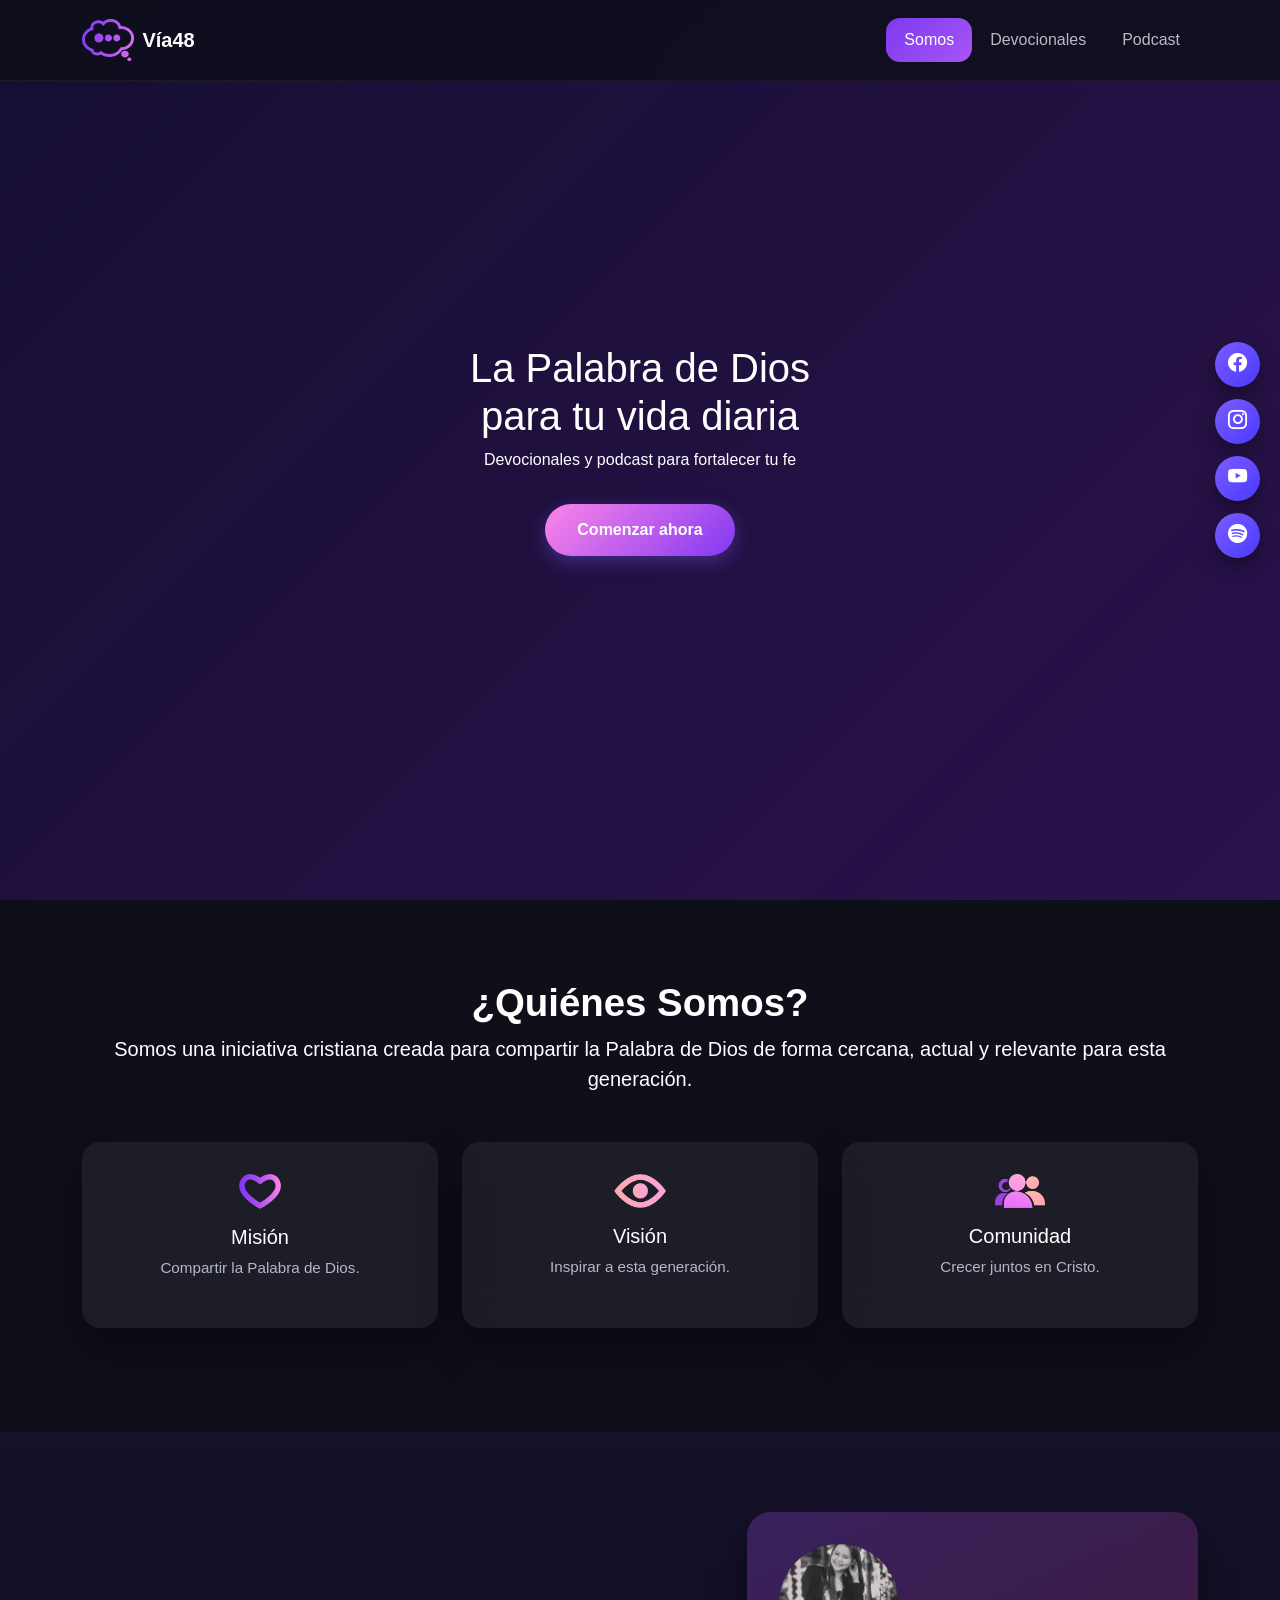
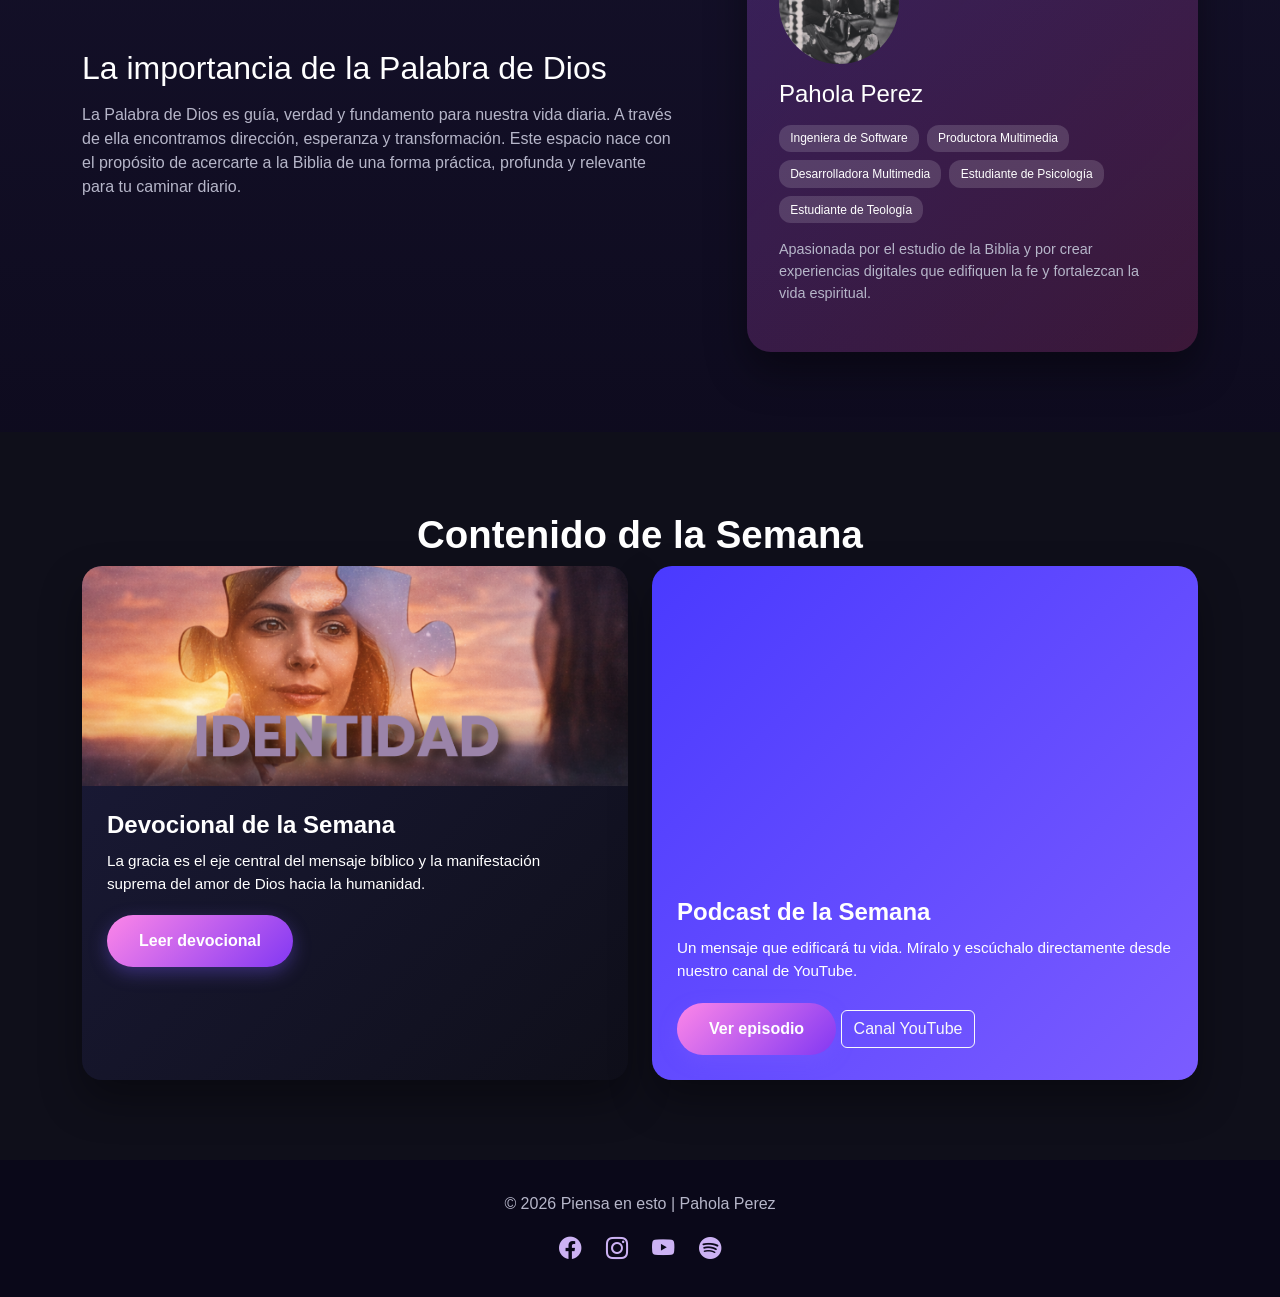
==== commit f4a17bb7: "Update index.html" ====
--- a/index.html
+++ b/index.html
@@ -45,13 +45,13 @@
 <nav class="navbar navbar-expand-lg navbar-dark fixed-top custom-navbar">
   <div class="container">
 
-    <a class="navbar-brand d-flex align-items-center fw-bold" href="../index.html">
+    <a class="navbar-brand d-flex align-items-center fw-bold" href="index.html">
       <img src="../multimedia/Logos/2x/isolog.png"
            alt="Vía48"
            height="42"
            class="me-2 logo-nav">
 
-      <span class="brand-text"></span>
+      <span class="brand-text">Vía48</span>
     </a>
 
     <button class="navbar-toggler"
@@ -70,13 +70,13 @@
         </li>
 
         <li class="nav-item">
-          <a class="nav-link" href="../Devocionales/devocionales.html">
+          <a class="nav-link" href="devocionales.html">
             Devocionales
           </a>
         </li>
 
         <li class="nav-item">
-          <a class="nav-link" href="../podcast/podcast.html">
+          <a class="nav-link" href="podcast.html">
             Podcast
           </a>
         </li>
@@ -106,7 +106,7 @@
         Devocionales y podcast para fortalecer tu fe
       </p>
 
-      <a href="devocionales/devocionales.html"
+      <a href="devocionales.html"
          class="btn btn-main mt-3"
          data-aos="fade-up"
          data-aos-delay="700">
@@ -228,7 +228,7 @@
             <h4>Devocional de la Semana</h4>
             <p>La gracia es el eje central del mensaje bíblico y la manifestación suprema del amor de Dios hacia la humanidad.</p>
 
-            <a href="devocionales/la-gracia.html" class="btn btn-main">
+            <a href="la gracia.html" class="btn btn-main">
               Leer devocional
             </a>
           </div>
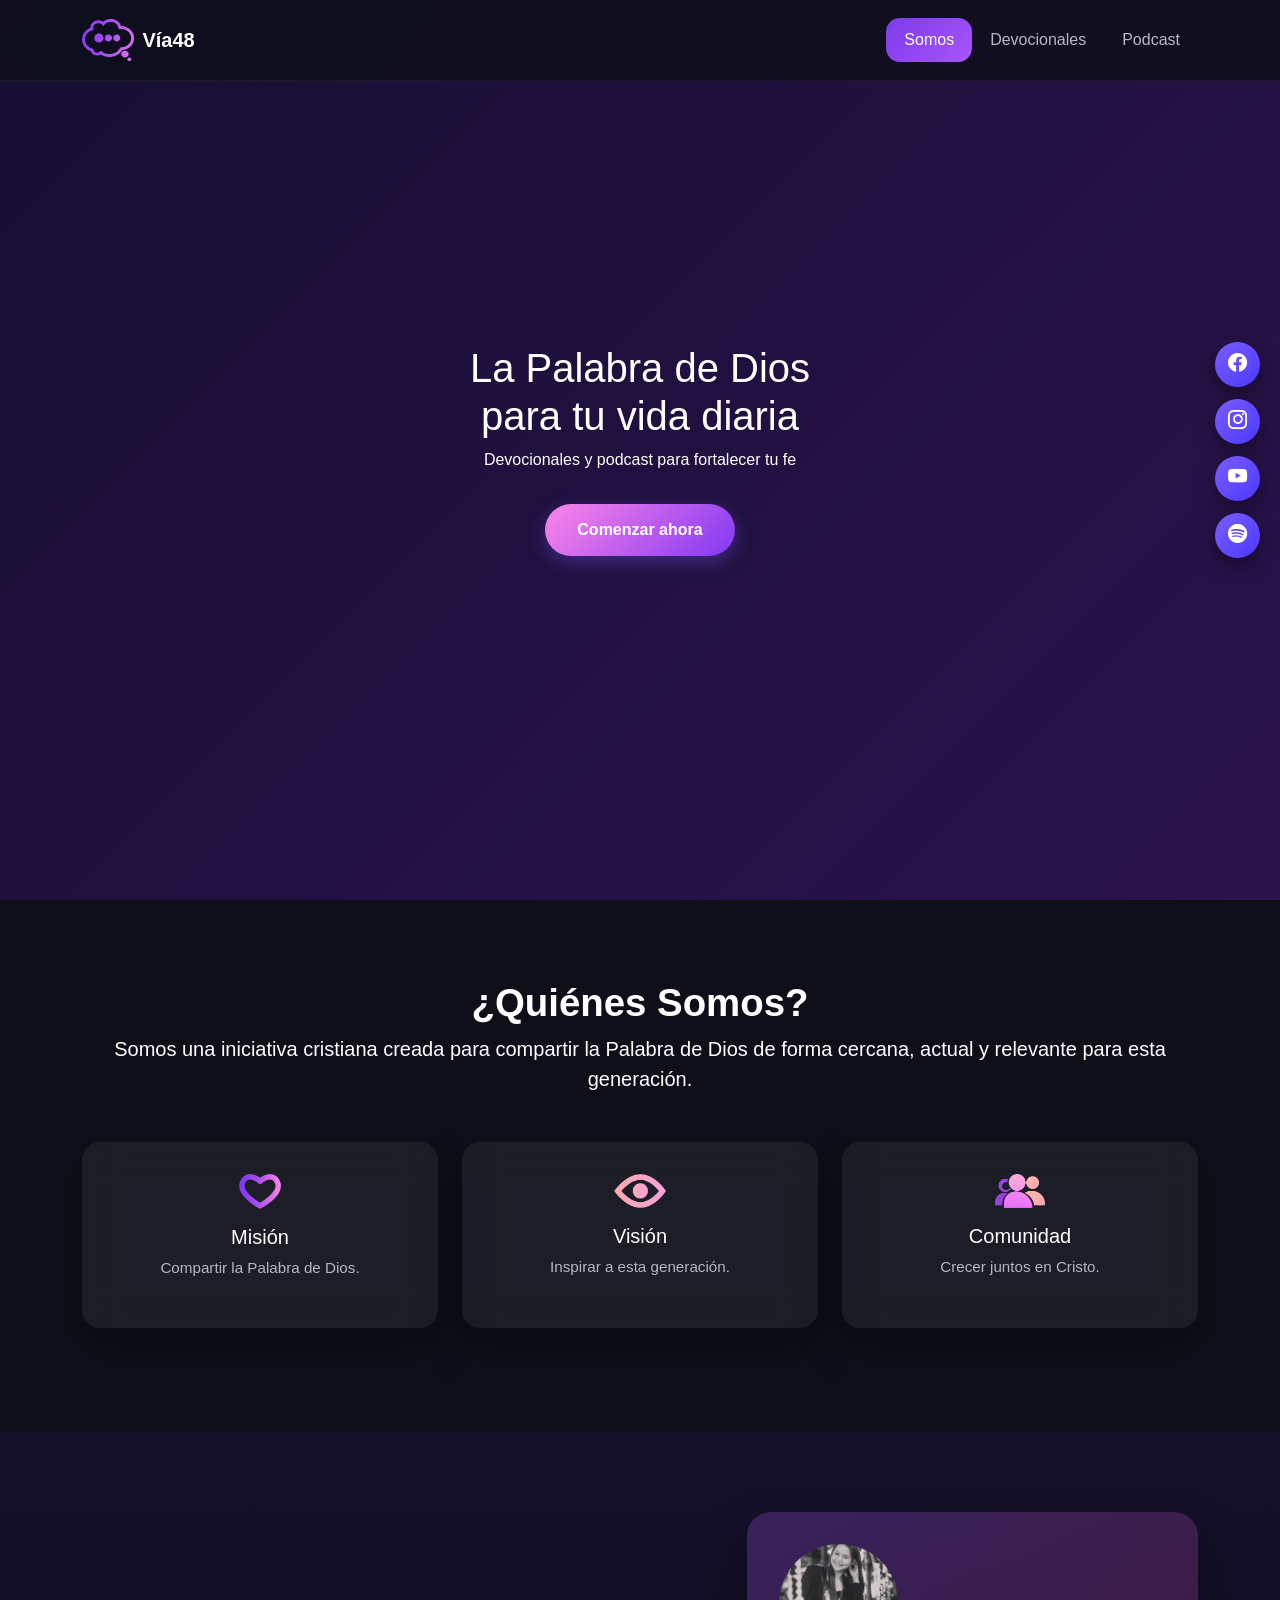
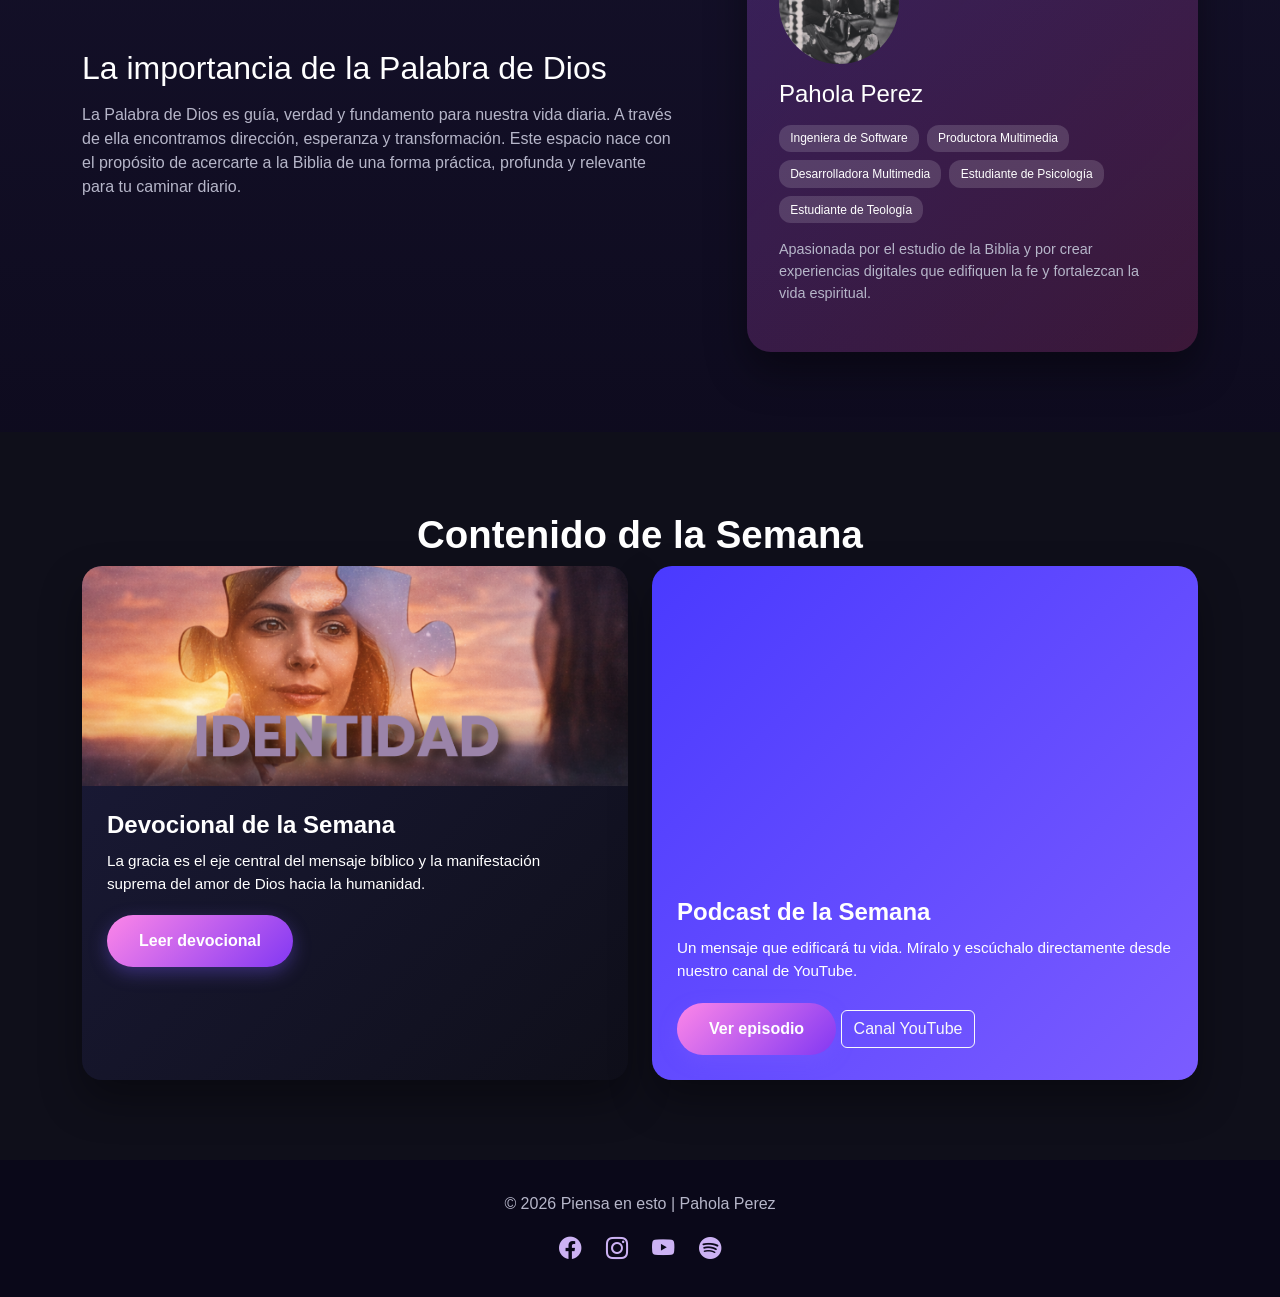
==== commit e1739b6d: "Update index.html" ====
--- a/index.html
+++ b/index.html
@@ -46,7 +46,7 @@
   <div class="container">
 
     <a class="navbar-brand d-flex align-items-center fw-bold" href="index.html">
-      <img src="../multimedia/Logos/2x/isolog.png"
+      <img src="multimedia/Logos/2x/isolog.png"
            alt="Vía48"
            height="42"
            class="me-2 logo-nav">
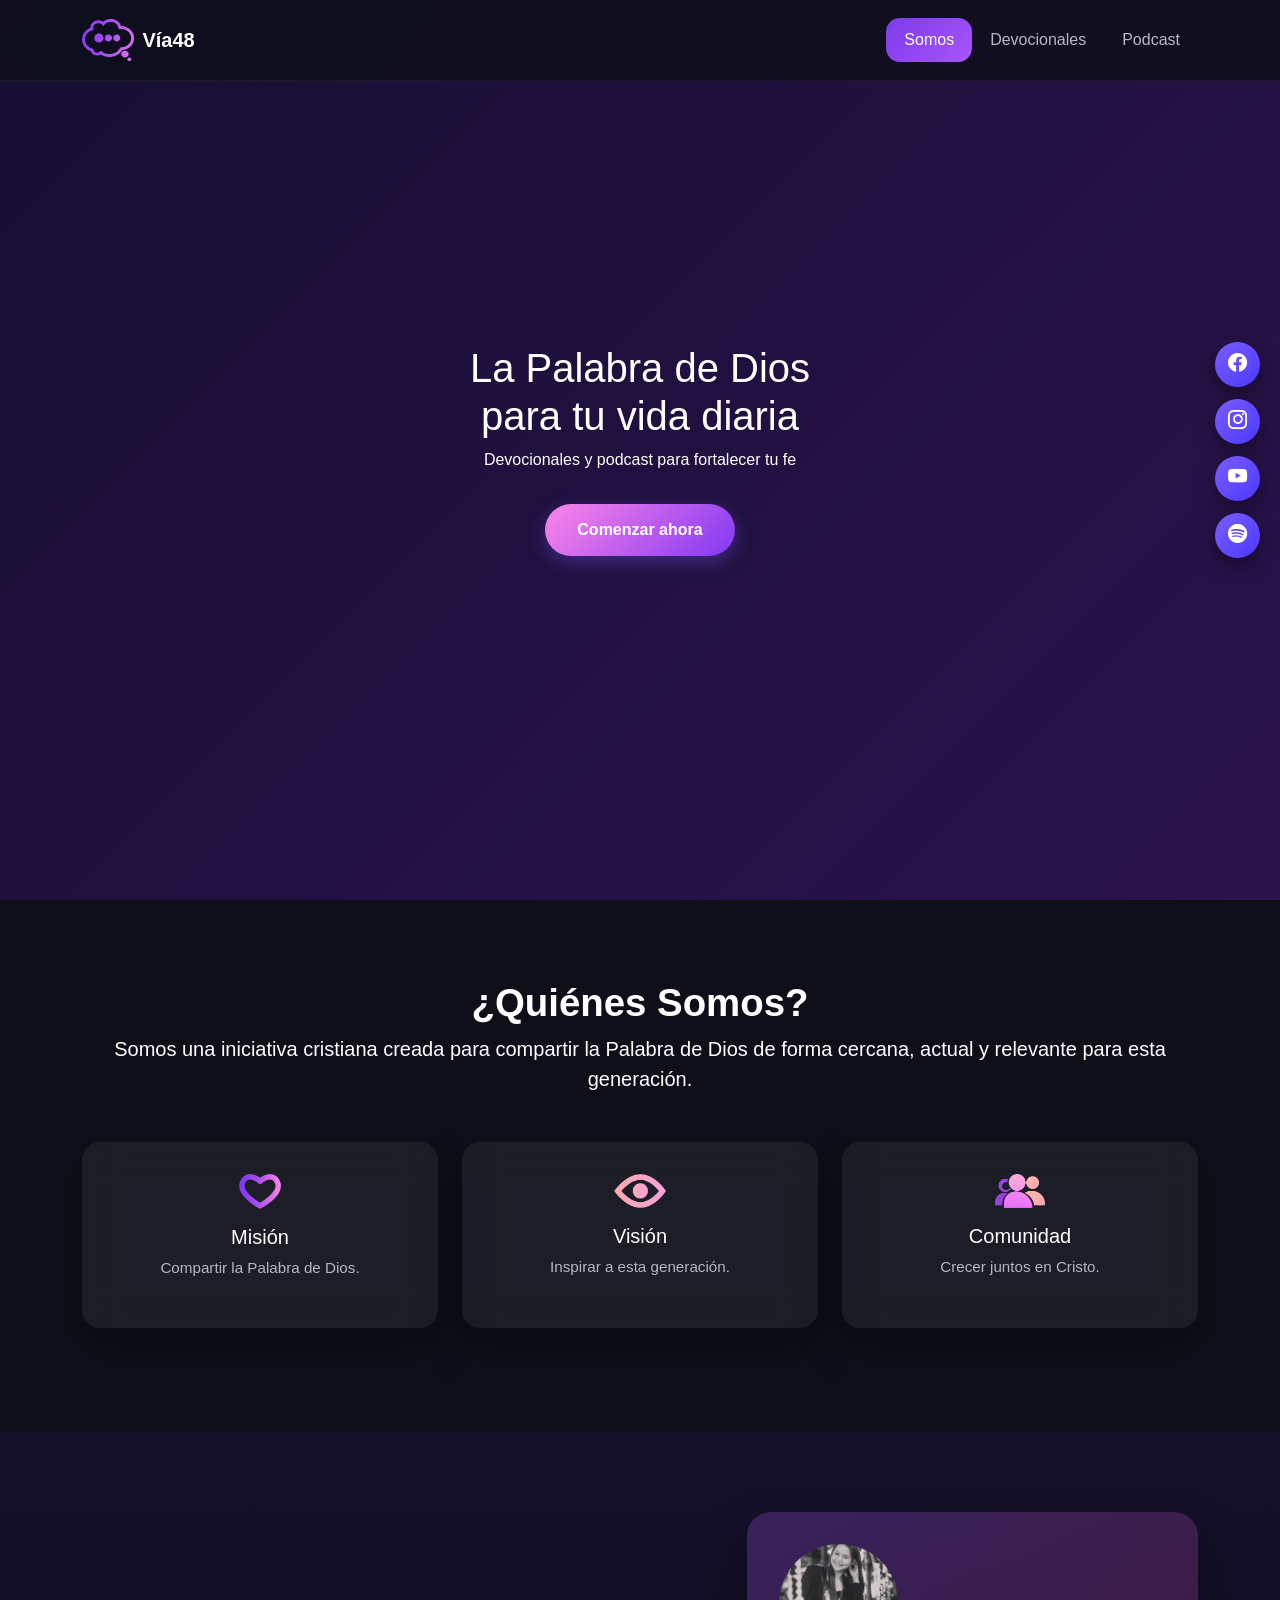
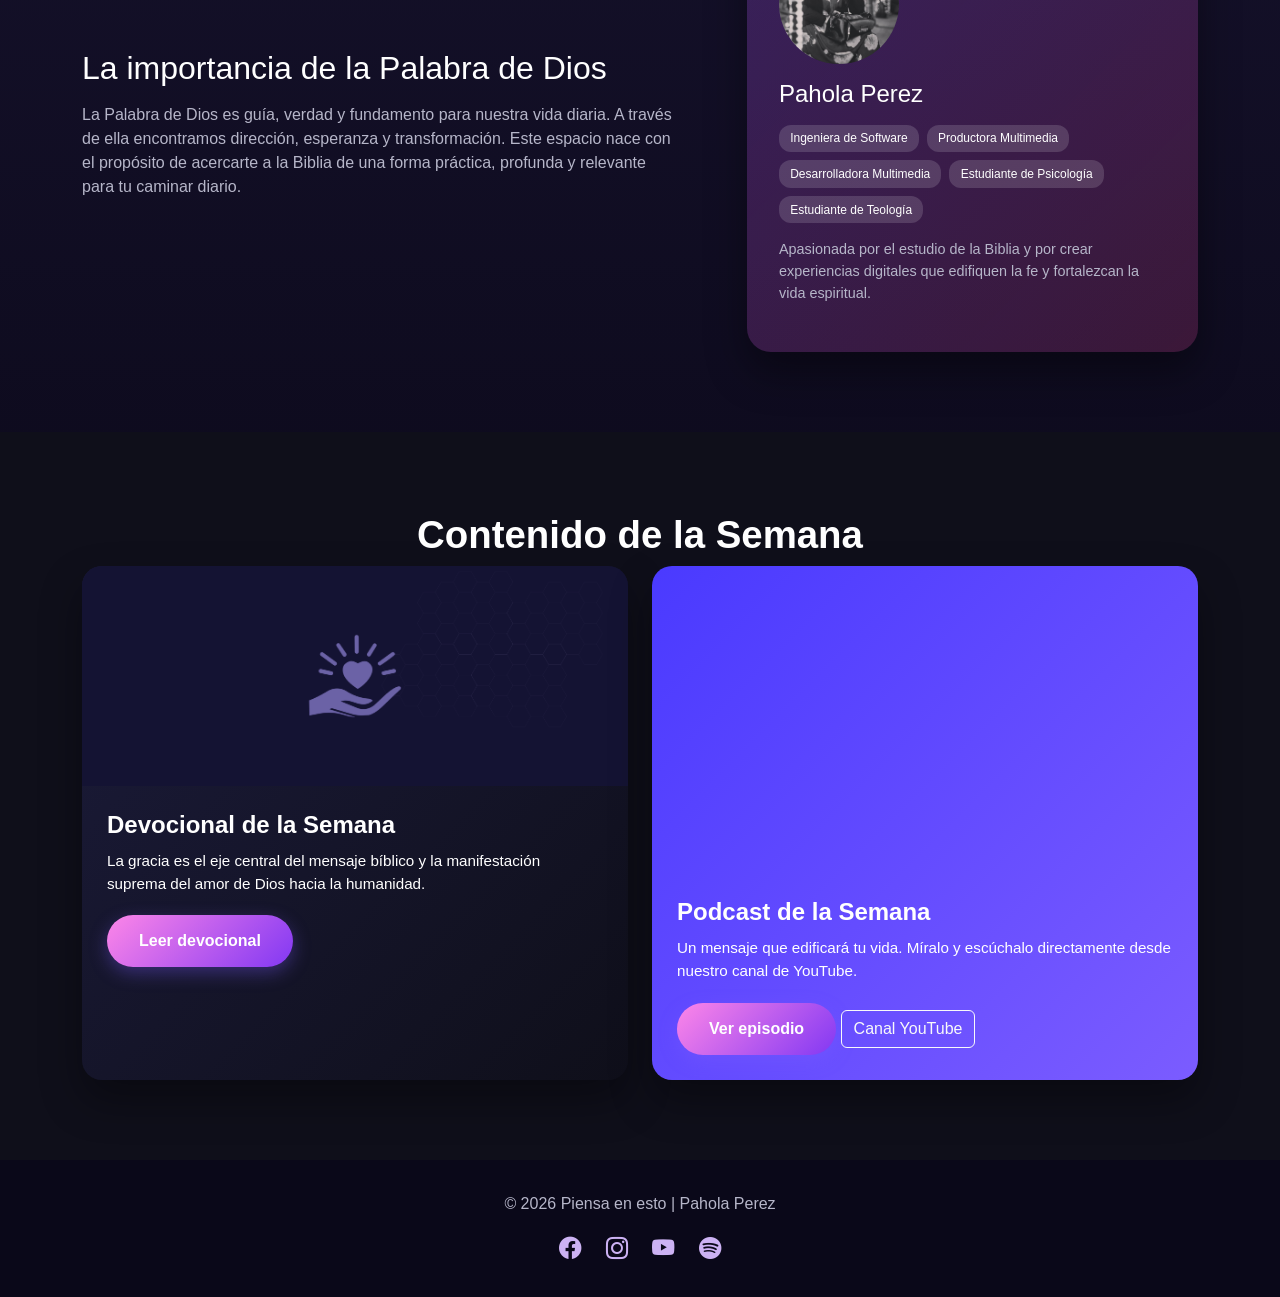
==== commit b0ad9d84: "Update index.html" ====
--- a/index.html
+++ b/index.html
@@ -220,7 +220,7 @@
       <!-- DEVOCIONAL -->
       <div class="col-md-6" data-aos="flip-left">
         <div class="highlight-card">
-          <img src="multimedia/Fotos/devocional-semana1.png"
+          <img src="multimedia/devocionales/devocional de la gracia.png"
                alt="Devocional de la Semana"
                class="highlight-img">
 
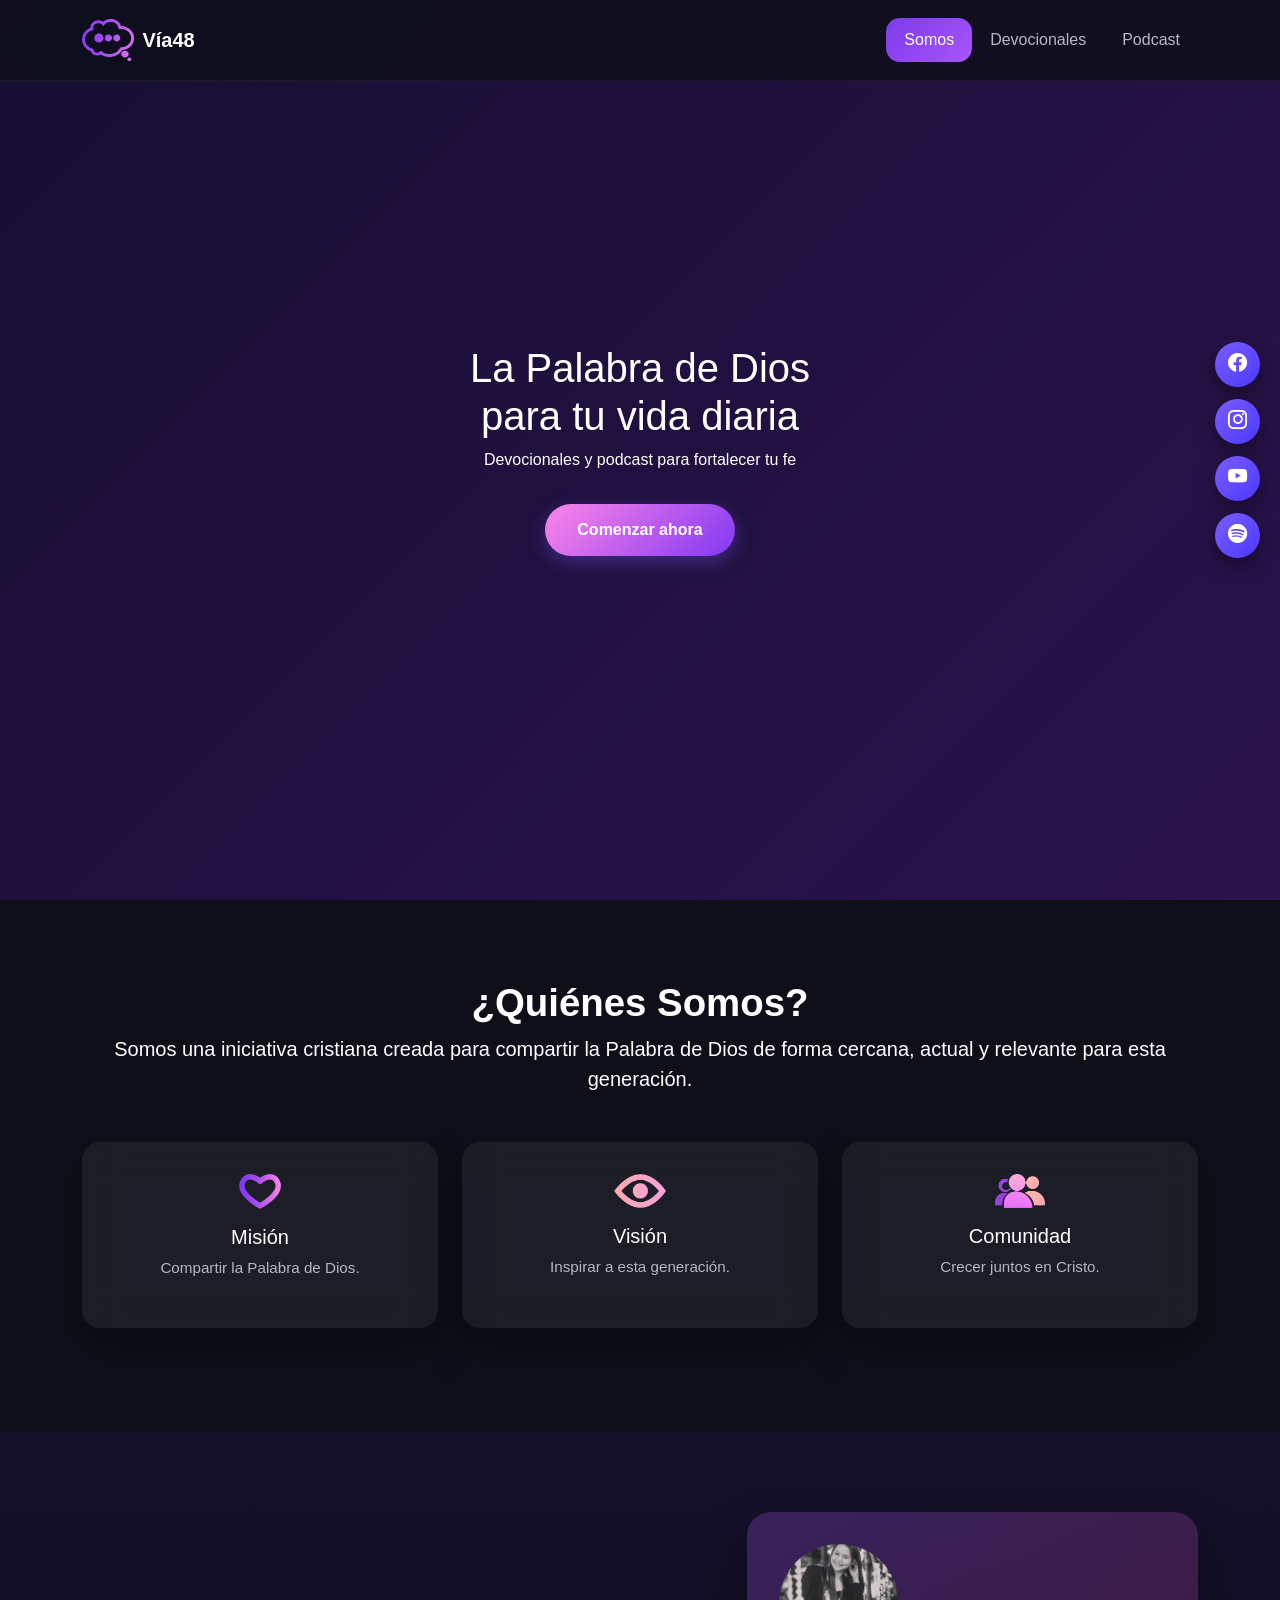
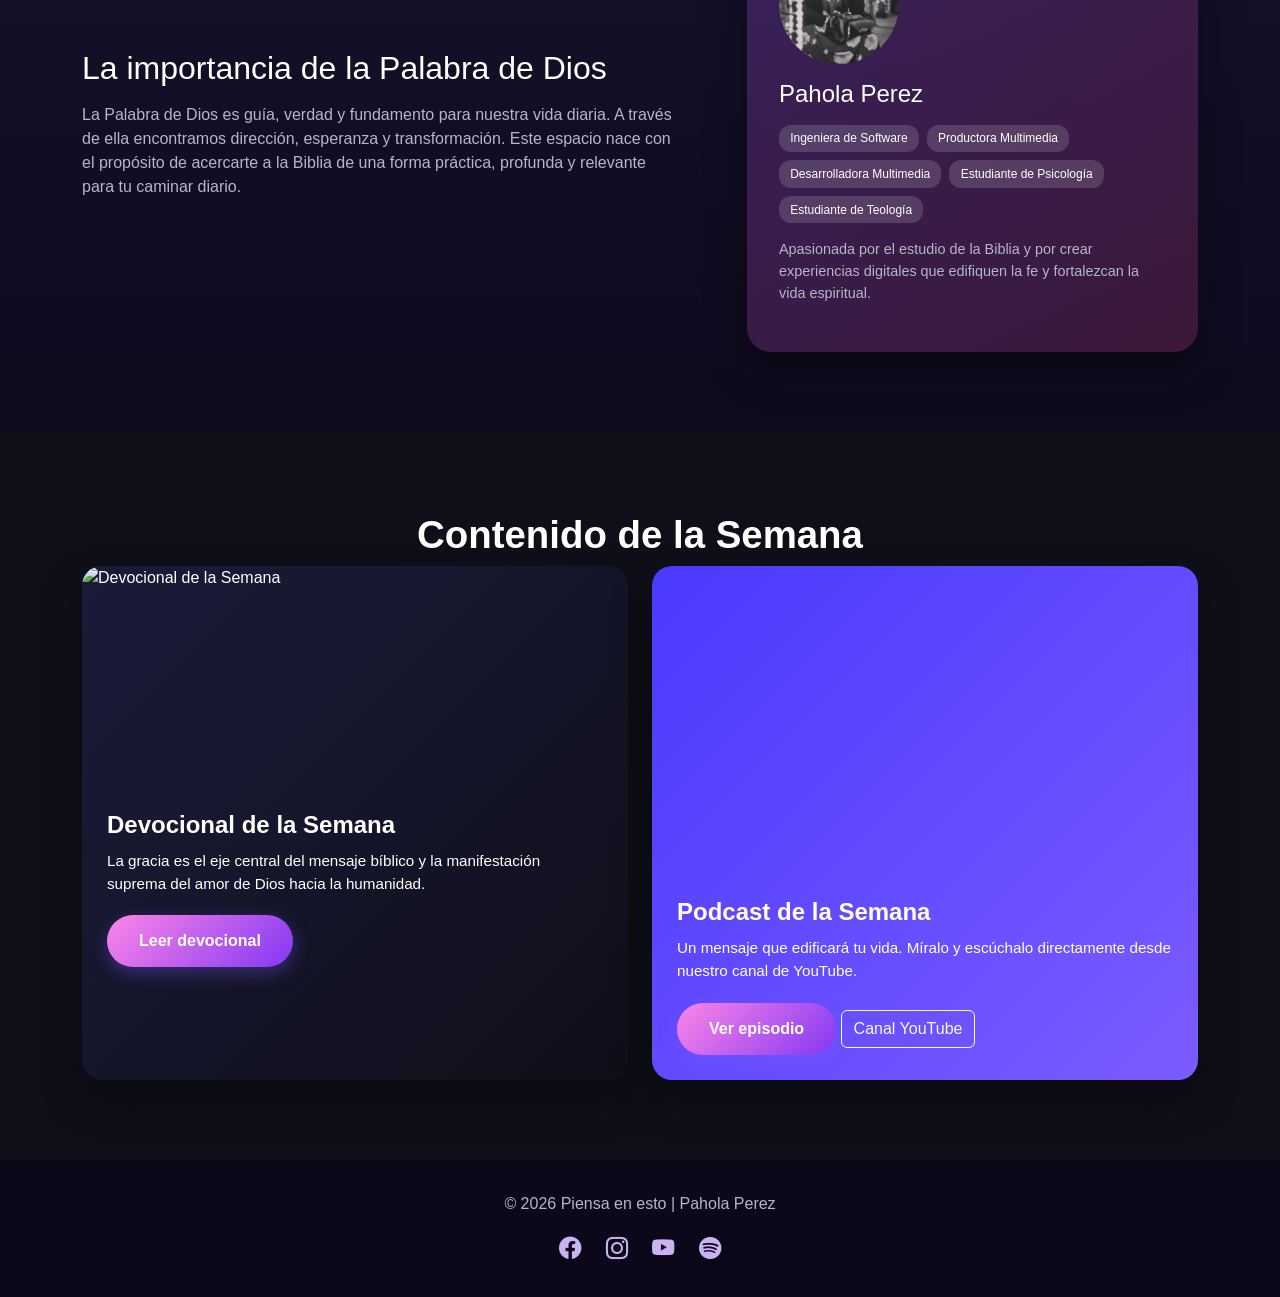
==== commit f3c3aed7: "Fix image source for devotional section" ====
--- a/index.html
+++ b/index.html
@@ -220,7 +220,7 @@
       <!-- DEVOCIONAL -->
       <div class="col-md-6" data-aos="flip-left">
         <div class="highlight-card">
-          <img src="multimedia/devocionales/devocional de la gracia.png"
+          <img src="multimedia/devocionales/devocional de la semana-la gracia.png"
                alt="Devocional de la Semana"
                class="highlight-img">
 
